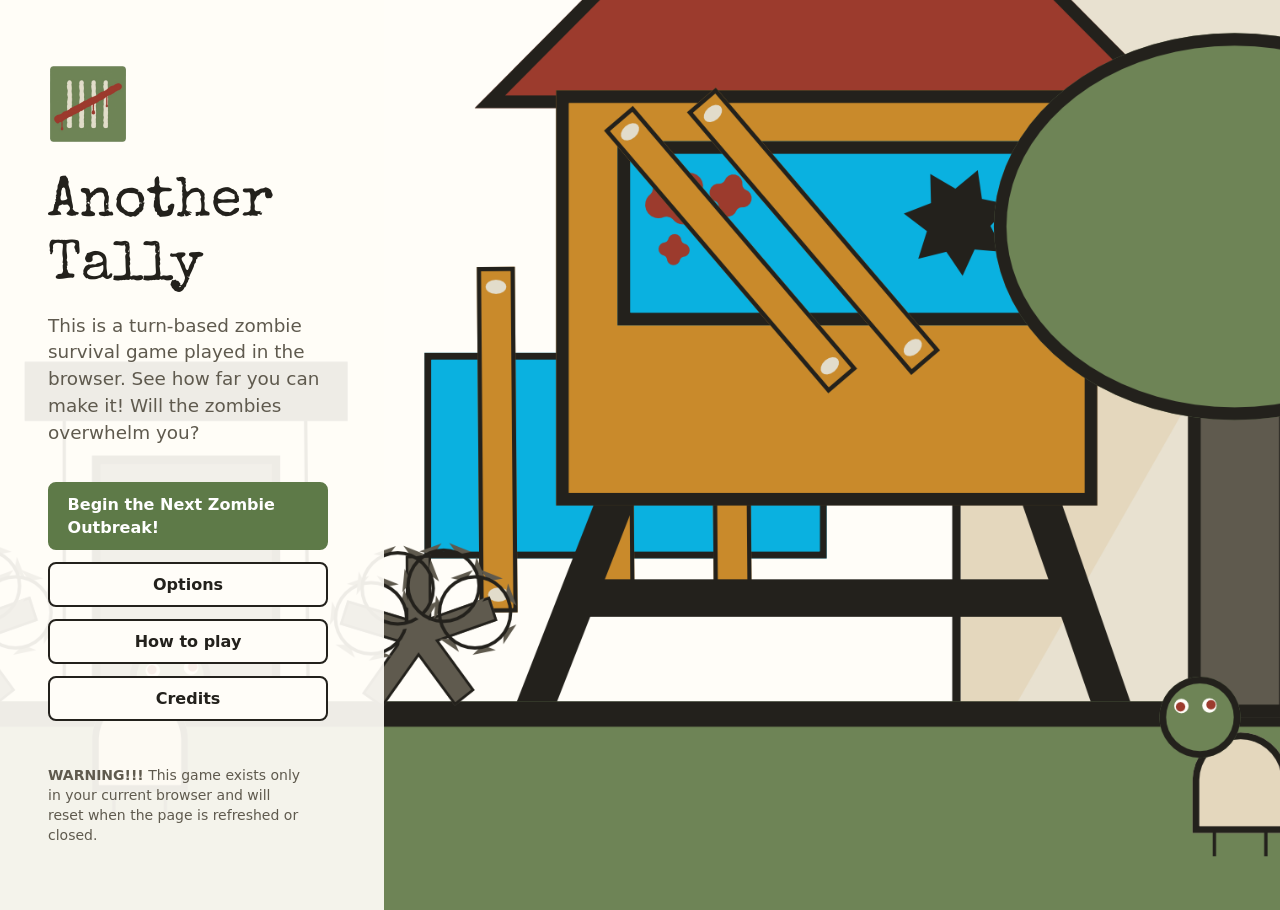
==== index.html @ f9f2715a "Local to GitHub Transferring the local version of Ally Tally to GitHub" ====
<!--
=========================================================
FILE: index.html
PROJECT: Another Tally - A zombie survival game
AUTHOR: Cygnus J. Wiebe
DATE: December 2026
COURSE: INFS 634 - McGill University
=========================================================
DESCRIPTION:
This is the title screen fort the game Another Tally. 
It is a turn-based zombie survival game played in the browser.
=========================================================
-->

<!doctype html>
<html lang="en">
  <head>
    <meta charset="utf-8" />
    <meta name="viewport" content="width=device-width, initial-scale=1" />
    <!-- Set the viewport for responsive design -->
    <link
      rel="icon"
      type="image/png"
      href="assets/icons/anothertally_icon.png"
    />
    <!-- Site icon -->
    <title>Another Tally: A zombie survival game</title>
    <!-- Site title -->
    <meta
      name="description"
      content="Another Tally is a turn-based zombie survival game played in the browser."
    />
    <!-- Meta of the page -->
    <link rel="preconnect" href="https://fonts.googleapis.com" />
    <link rel="preconnect" href="https://fonts.gstatic.com" crossorigin />
    <link
      rel="stylesheet"
      href="https://fonts.googleapis.com/css2?family=Special+Elite&display=swap"
    />
    <link rel="stylesheet" href="css/style.css" />
    <script src="js/common.js"></script>
    <!-- Link to the common JavaScript file, css, fonts and other resources -->
  </head>

  <!-- Body of the Page -->
  <body>
    <main class="title-screen">
      <!-- Left column panel of the title screen -->
      <section class="title-menu" aria-labelledby="game-title">
        <img
          class="logo"
          src="assets/icons/anothertally_icon.png"
          alt="Another Tally logo"
        />
        <!-- Site logo -->
        <h1 id="game-title">Another Tally</h1>
        <!-- Site title -->
        <p class="tagline">
          This is a turn-based zombie survival game played in the browser. See
          how far you can make it! Will the zombies overwhelm you?
        </p>
        <!-- Sub-title -->

        <nav id="menu" aria-label="Main menu">
          <a class="btn btn-primary" href="new-game.html"
            >Begin the Next Zombie Outbreak!</a
          >
          <a class="btn" href="options.html" title="Options">Options</a>
          <a class="btn" href="how-to-play.html" title="How to play"
            >How to play</a
          >
          <a class="btn" href="credits.html" title="Credits">Credits</a>
        </nav>
        <!-- Navigation menu -->

        <p class="footnote small muted">
          <strong>WARNING!!!</strong> This game exists only in your current
          browser and will reset when the page is refreshed or closed.
        </p>
        <!-- Alert message of the game existing only in the browser -->
      </section>
    </main>
  </body>
</html>
---- css/style.css ----
/*
=========================================================
FILE: style.css
PROJECT: Another Tally - A zombie survival game
AUTHOR: Cygnus J. Wiebe
DATE: December 2026
COURSE: INFS 634 - McGill University
=========================================================
DESCRIPTION:
Display settings from the Options page arrive as data-attributes on <html>
(set by js/common.js): data-text-size, data-contrast, data-motion. */

/* ---------- Global styles ---------- */
:root {
  --bg: #f1ece0;
  --surface: #fffdf8;
  --surface-2: #e8e1d0;
  --ink: #23211c;
  --muted: #5f5a4e;
  --line: #d3cab5;
  --healing: #0ab1e0; /* green */
  --accent: #5e7a48; /* green */
  --accent-ink: #ffffff;
  --accent-2: #c98a2b; /* mustard */
  --danger: #9a3a2b; /* rust */
  --focus: #c98a2b;
  --hatch: rgba(35, 33, 28, 0.07);
  --radius: 10px;
  --shadow: 0 1px 2px rgba(0, 0, 0, 0.06);
  --font-display: "Special Elite", "Courier New", monospace;
  --font-body: system-ui, -apple-system, "Segoe UI", Roboto, sans-serif;
  font-size: 16px;
}

/*
=============================================================== 
---------- Customizable styles that the user can set ----------
=============================================================== 
*/

/* ---------- Customizable text sizes ---------- */
html[data-text-size="small"] {
  font-size: 14px;
}
html[data-text-size="large"] {
  font-size: 19px;
}
/* ---------- Ability to set contrast high for accessibility ---------- */
html[data-contrast="high"] {
  --bg: #ffffff;
  --surface: #ffffff;
  --surface-2: #e6e6e6;
  --ink: #000000;
  --muted: #1f1f1f;
  --line: #000000;
  --accent: #1f4510;
  --accent-2: #7a4a00;
  --danger: #7a1608;
  --focus: #0047ff;
  --hatch: rgba(0, 0, 0, 0.12);
}

/* ---------- Ability to reduce motion for accessibility ---------- */
html[data-motion="reduce"] *,
html[data-motion="reduce"] *::before,
html[data-motion="reduce"] *::after {
  transition: none !important;
  animation: none !important;
  scroll-behavior: auto !important;
}

/* ---------- Changes to the box sizes ---------- */
*,
*::before,
*::after {
  box-sizing: border-box;
}

/*
=============================================================== 
---------- CSS rules for the body of the pages ----------
=============================================================== 
*/

/* ---------- Body ---------- */
body {
  margin: 0;
  background: var(--bg);
  color: var(--ink);
  font-family: var(--font-body);
  line-height: 1.45;
}

/* ---------- Headers ---------- */
h1,
h2,
h3 {
  line-height: 1.15;
  margin: 0;
}
h1 {
  font-family: var(--font-display);
  font-weight: 400;
  font-size: 2rem;
}
h2 {
  font-size: 1.35rem;
}
h3 {
  font-size: 1.05rem;
}
/* ---------- Paragraphs ---------- */
p {
  margin: 0;
}
a {
  color: inherit;
}

/* ---------- Adjusts the focus styles ---------- */
:focus-visible {
  outline: 3px solid var(--focus);
  outline-offset: 2px;
}

.visually-hidden {
  position: absolute !important;
  width: 1px;
  height: 1px;
  margin: -1px;
  overflow: hidden;
  clip: rect(0 0 0 0);
  white-space: nowrap;
  border: 0;
}

.skip-link {
  position: absolute;
  left: 1rem;
  top: -3rem;
  z-index: 100;
  background: var(--ink);
  color: var(--surface);
  padding: 0.5rem 1rem;
  border-radius: 6px;
}
.skip-link:focus {
  top: 1rem;
}

.muted {
  color: var(--muted);
}
.small {
  font-size: 0.875rem;
}
.eyebrow {
  font-size: 0.75rem;
  font-weight: 700;
  letter-spacing: 0.08em;
  text-transform: uppercase;
  color: var(--muted);
}

.notice {
  background: var(--surface-2);
  border-left: 4px solid var(--accent-2);
  padding: 0.75rem 1rem;
  border-radius: 6px;
  margin-bottom: 1.25rem;
}

/*
=============================================================== 
---------- Buttons ----------
=============================================================== 
*/

.btn {
  display: inline-flex;
  align-items: center;
  justify-content: center;
  gap: 0.4rem;
  min-height: 2.75rem;
  padding: 0.55rem 1.1rem;
  border: 2px solid var(--ink);
  border-radius: 8px;
  background: var(--surface);
  color: var(--ink);
  font: inherit;
  font-weight: 700;
  text-decoration: none;
  cursor: pointer;
  transition:
    background 0.15s,
    transform 0.1s;
}
.btn:hover {
  background: var(--surface-2);
}
.btn:active {
  transform: translateY(1px);
}
.btn-primary {
  background: var(--accent);
  border-color: var(--accent);
  color: var(--accent-ink);
}
.btn-primary:hover {
  background: var(--ink);
  border-color: var(--ink);
}
.btn-quiet {
  border-color: var(--line);
  color: var(--muted);
}
.btn-block {
  width: 100%;
}
.btn-sm {
  min-height: 2.25rem;
  padding: 0.35rem 0.8rem;
  font-size: 0.9rem;
}
.btn[disabled],
.btn[aria-disabled="true"] {
  border-color: var(--line);
  color: var(--muted);
  background: transparent;
  cursor: not-allowed;
}

.chip {
  display: inline-block;
  padding: 0.15rem 0.65rem;
  border: 1px solid var(--ink);
  border-radius: 999px;
  font-size: 0.8rem;
  background: var(--surface);
}

/*
=============================================================== 
---------- Cards ----------
=============================================================== 
*/

.card {
  background: var(--surface);
  border: 1px solid var(--line);
  border-radius: var(--radius);
  padding: 1.1rem;
  box-shadow: var(--shadow);
}

.page {
  max-width: 1180px;
  margin: 0 auto;
  padding: 1.5rem 1rem 3rem;
}
.page-head {
  display: flex;
  align-items: center;
  gap: 1rem;
  margin-bottom: 1.5rem;
}
.page-actions {
  display: flex;
  justify-content: flex-end;
  gap: 0.75rem;
  margin-top: 2rem;
  flex-wrap: wrap;
}

.grid-3 {
  display: grid;
  gap: 1rem;
  grid-template-columns: repeat(auto-fill, minmax(260px, 1fr));
}

/*
=============================================================== 
---------- Title Screen ----------
=============================================================== 
*/

.title-screen {
  background: url("../assets/images/png/title_screen.png") center / cover
    no-repeat;
  display: grid;
  grid-template-columns: minmax(300px, 30%) 1fr;
  min-height: 100vh;
}
.title-menu {
  padding: 4rem 3rem;
  display: flex;
  flex-direction: column;
  gap: 0.75rem;
  background: rgb(255 253 248 / 0.92);
}
.title-menu .logo {
  width: 80px;
  height: 80px;
  object-fit: contain;
  margin-bottom: 1rem;
}
.title-menu h1 {
  font-size: 3.5rem;
}
.title-menu .tagline {
  color: var(--muted);
  font-size: 1.15rem;
  margin-bottom: 1.5rem;
}
.title-menu nav {
  display: flex;
  flex-direction: column;
  gap: 0.75rem;
  max-width: 280px;
}
.title-menu .footnote {
  margin-top: 2rem;
  max-width: 260px;
}

@media (max-width: 760px) {
  .title-screen {
    grid-template-columns: 1fr;
  }
  .title-menu {
    padding: 2.5rem 1.25rem;
  }
  .title-menu nav {
    max-width: none;
  }
  .key-art {
    min-height: 200px;
    order: -1;
    border-left: 0;
    border-bottom: 1px solid var(--line);
  }
}

/*
=============================================================== 
---------- Forms for user input ----------
=============================================================== 
*/

fieldset {
  border: 0;
  padding: 0;
  margin: 0 0 1.25rem;
}
legend,
.field-label {
  font-weight: 700;
  margin-bottom: 0.5rem;
  padding: 0;
}
.choices {
  display: flex;
  flex-wrap: wrap;
  gap: 0.5rem;
}
.choice {
  display: inline-flex;
  align-items: center;
  gap: 0.5rem;
  padding: 0.55rem 1rem;
  border: 1px solid var(--ink);
  border-radius: 8px;
  background: var(--surface);
  cursor: pointer;
}
.choice:has(input:checked) {
  background: var(--ink);
  color: var(--surface);
  font-weight: 700;
}
.choice:has(input:focus-visible) {
  outline: 3px solid var(--focus);
  outline-offset: 2px;
}
.choice input {
  accent-color: var(--accent-2);
  margin: 0;
}

.choice-card {
  display: block;
  padding: 1rem;
  border: 1px solid var(--line);
  border-radius: var(--radius);
  background: var(--surface);
  cursor: pointer;
}
.choice-card:has(input:checked) {
  border: 2px solid var(--ink);
}
.choice-card:has(input:focus-visible) {
  outline: 3px solid var(--focus);
  outline-offset: 2px;
}
.choice-card .title {
  font-weight: 700;
  display: flex;
  gap: 0.5rem;
  align-items: center;
}
.choice-card p {
  margin-top: 0.4rem;
  color: var(--muted);
  font-size: 0.9rem;
}

.check {
  display: flex;
  align-items: center;
  gap: 0.6rem;
  margin-bottom: 1rem;
  cursor: pointer;
}
.check input {
  width: 1.2rem;
  height: 1.2rem;
  accent-color: var(--accent);
}

input[type="text"] {
  width: 100%;
  max-width: 28rem;
  min-height: 2.75rem;
  padding: 0.5rem 0.75rem;
  border: 1px solid var(--ink);
  border-radius: 8px;
  font: inherit;
  background: var(--surface);
  color: var(--ink);
}
input[type="range"] {
  width: 100%;
  accent-color: var(--accent);
}
select {
  width: 100%;
  min-height: 2.5rem;
  padding: 0.4rem 0.6rem;
  font: inherit;
  border: 1px solid var(--ink);
  border-radius: 8px;
  background: var(--surface);
  color: var(--ink);
}

.options-grid {
  display: grid;
  gap: 1rem;
  grid-template-columns: repeat(auto-fill, minmax(280px, 1fr));
  align-items: start;
}
.panel-title {
  display: flex;
  justify-content: space-between;
  align-items: baseline;
  margin-bottom: 1rem;
}

/*
=============================================================== 
---------- How to Play Page ----------
=============================================================== 
*/

.htp {
  display: grid;
  grid-template-columns: 200px 1fr;
  gap: 1.5rem;
  align-items: start;
}
.htp-nav {
  position: sticky;
  top: 1rem;
  padding: 0.5rem;
}
.htp-nav a {
  display: block;
  padding: 0.5rem 0.75rem;
  border-radius: 6px;
  text-decoration: none;
}
.htp-nav a:hover,
.htp-nav a[aria-current="true"] {
  background: var(--surface-2);
  font-weight: 700;
}
.htp section {
  margin-bottom: 2.25rem;
  scroll-margin-top: 1rem;
}
.htp section > h2 {
  margin-bottom: 0.75rem;
}
.htp section > p + p {
  margin-top: 0.6rem;
}
.steps {
  display: grid;
  gap: 0.75rem;
  grid-template-columns: repeat(auto-fit, minmax(170px, 1fr));
}
.steps .num {
  font-size: 0.8rem;
  color: var(--muted);
}
.resource-list {
  display: grid;
  gap: 0.75rem;
  grid-template-columns: repeat(auto-fit, minmax(170px, 1fr));
  list-style: none;
  padding: 0;
  margin: 0;
}
.resource-list li {
  display: flex;
  gap: 0.6rem;
  align-items: flex-start;
}
.resource-list .ph {
  width: 28px;
  height: 28px;
  flex: none;
}
table {
  width: 100%;
  border-collapse: collapse;
}
th,
td {
  text-align: left;
  padding: 0.65rem 0.5rem;
  border-bottom: 1px solid var(--line);
}
thead th {
  border-bottom: 2px solid var(--ink);
}

@media (max-width: 760px) {
  .htp {
    grid-template-columns: 1fr;
  }
  .htp-nav {
    position: static;
    display: flex;
    flex-wrap: wrap;
  }
}

/*
=============================================================== 
---------- New Game Page ----------
=============================================================== 
*/

.survivor-card {
  display: flex;
  gap: 0.9rem;
  align-items: center;
}
.avatar {
  width: 56px;
  height: 56px;
  flex: none;
}
.tags {
  display: flex;
  gap: 0.35rem;
  flex-wrap: wrap;
  margin-top: 0.35rem;
}
.section-head {
  display: flex;
  justify-content: space-between;
  align-items: center;
  gap: 1rem;
  margin: 1.5rem 0 0.75rem;
  flex-wrap: wrap;
}

/*
=============================================================== 
---------- Top Bar: In-Game ----------
=============================================================== 
*/

.topbar {
  display: flex;
  align-items: center;
  gap: 1.25rem;
  flex-wrap: wrap;
  padding: 0.75rem 1rem;
  background: var(--surface);
  border-bottom: 2px solid var(--ink);
}
.topbar .brand {
  display: flex;
  align-items: center;
  gap: 0.6rem;
  font-family: var(--font-display);
  font-size: 1.25rem;
}
.topbar .brand .ph {
  width: 34px;
  height: 34px;
}
.day-info {
  display: flex;
  align-items: center;
  gap: 0.5rem;
  font-weight: 700;
}
.phase-pill {
  border: 1px solid var(--ink);
  border-radius: 999px;
  padding: 0.1rem 0.6rem;
  font-size: 0.8rem;
  font-weight: 400;
}
.phase-pill[data-phase="night"] {
  background: var(--ink);
  color: var(--surface);
}
.resources {
  display: flex;
  gap: 1rem;
  flex-wrap: wrap;
  list-style: none;
  margin: 0;
  padding: 0;
}
.resources li {
  display: flex;
  align-items: center;
  gap: 0.35rem;
}
.resources .ph {
  width: 20px;
  height: 20px;
  border-radius: 3px;
}
.resources strong {
  font-variant-numeric: tabular-nums;
}
.topbar .btn {
  margin-left: auto;
}

/*
=============================================================== 
---------- Tabs: In-Game ----------
=============================================================== 
*/

.tabs {
  display: flex;
  gap: 0.25rem;
  padding: 0 1rem;
  background: var(--surface);
  border-bottom: 1px solid var(--line);
  overflow-x: auto;
}
.tab {
  padding: 0.9rem 1rem;
  border: 0;
  border-bottom: 3px solid transparent;
  background: none;
  font: inherit;
  font-weight: 700;
  color: var(--muted);
  cursor: pointer;
  white-space: nowrap;
}
.tab[aria-selected="true"] {
  color: var(--ink);
  border-bottom-color: var(--ink);
}
.tab:hover {
  color: var(--ink);
}

.game-layout {
  display: grid;
  grid-template-columns: 1fr 300px;
  gap: 1.5rem;
  padding: 1.5rem 1rem;
  max-width: 1400px;
  margin: 0 auto;
  align-items: start;
}
.panel-head {
  display: flex;
  justify-content: space-between;
  align-items: baseline;
  gap: 1rem;
  margin-bottom: 1rem;
  flex-wrap: wrap;
}
@media (max-width: 960px) {
  .game-layout {
    grid-template-columns: 1fr;
  }
}

/*
=============================================================== 
---------- Side Panel: In-Game ----------
=============================================================== 
*/

.side {
  position: sticky;
  top: 1rem;
}
.side dl {
  display: grid;
  grid-template-columns: 1fr auto;
  gap: 0.6rem 0.5rem;
  margin: 0.75rem 0 0;
}
.side dd {
  margin: 0;
  color: var(--muted);
  text-align: right;
}
.side .tonight dd {
  color: var(--ink);
  font-weight: 700;
}
.side hr {
  border: 0;
  border-top: 1px solid var(--line);
  margin: 1rem 0;
}
.side .btn {
  margin-top: 1rem;
}

/*
=============================================================== 
---------- Facility Panel: In-Game ----------
=============================================================== 
*/

.facility {
  display: flex;
  flex-direction: column;
}
.facility .ph {
  height: 96px;
  margin-bottom: 0.75rem;
}
.facility .fac-art {
  display: block;
  width: 100%;
  height: 120px;
  object-fit: cover;
  border-radius: 6px;
  margin-bottom: 0.75rem;
}
.facility .row {
  display: flex;
  justify-content: space-between;
  align-items: baseline;
  gap: 0.5rem;
}
.facility .row span {
  white-space: nowrap;
}
.facility p {
  color: var(--muted);
  font-size: 0.9rem;
  margin: 0.5rem 0 0.9rem;
}
.facility .foot {
  display: flex;
  justify-content: space-between;
  align-items: center;
  gap: 0.5rem;
  font-size: 0.9rem;
  margin-top: auto;
}
.level-bar {
  display: grid;
  grid-template-columns: repeat(3, 1fr);
  gap: 4px;
  margin-top: 0.5rem;
}
.level-bar span {
  height: 5px;
  border-radius: 3px;
  background: var(--surface-2);
}
.level-bar span.on {
  background: var(--ink);
}

/*
=============================================================== 
---------- Survival Card: In-Game ----------
=============================================================== 
*/

.survivor .top {
  display: flex;
  gap: 0.75rem;
  align-items: flex-start;
  margin-bottom: 0.75rem;
}
.survivor .top .status {
  margin-left: auto;
  font-size: 0.85rem;
  color: var(--muted);
}
.survivor .status.injured {
  color: var(--danger);
  font-weight: 700;
}
.stats {
  display: grid;
  grid-template-columns: 4.5rem 1fr 2rem;
  gap: 0.35rem 0.5rem;
  align-items: center;
  font-size: 0.85rem;
  margin-bottom: 0.75rem;
}
.meter {
  height: 6px;
  background: var(--surface-2);
  border-radius: 3px;
  overflow: hidden;
}
.meter span {
  display: block;
  height: 100%;
  background: var(--ink);
}
.stats output {
  text-align: right;
  font-variant-numeric: tabular-nums;
}
.free-bed {
  display: grid;
  place-items: center;
  text-align: center;
  gap: 0.5rem;
  border-style: dashed;
  min-height: 220px;
}

/*
=============================================================== 
---------- Map: In-Game ----------
=============================================================== 
*/

.map-wrap {
  display: grid;
  grid-template-columns: 1fr 260px;
  gap: 1rem;
  align-items: start;
}
.map-area {
  position: relative;
  aspect-ratio: 5 / 4;
  min-height: 360px;
  border-radius: var(--radius);
  border: 1px solid var(--line);
  background: url("../assets/images/png/map.png") center / cover no-repeat;
}
.map-area .label {
  position: absolute;
  left: 0.75rem;
  bottom: 0.5rem;
}
.loc {
  position: absolute;
  transform: translate(-50%, -50%);
  padding: 0.45rem 0.9rem;
  border: 1px solid var(--ink);
  border-radius: 999px;
  background: var(--surface);
  color: var(--ink);
  font: inherit;
  font-weight: 700;
  font-size: 0.9rem;
  cursor: pointer;
  white-space: nowrap;
}
.loc[aria-pressed="true"] {
  border-width: 3px;
}
.loc.home {
  background: var(--ink);
  color: var(--surface);
  cursor: default;
}
.loc.locked {
  border-style: dashed;
}
.loc .seen {
  color: var(--accent);
}
.loc-detail .ph {
  height: 100px;
  margin: 0.75rem 0;
}
.loc-detail dl {
  display: grid;
  grid-template-columns: auto 1fr;
  gap: 0.45rem 0.75rem;
  margin: 0 0 1rem;
}
.loc-detail dd {
  margin: 0;
  text-align: right;
  font-weight: 700;
}
.loc-art {
  display: block;
  width: 100%;
  height: 100px;
  object-fit: cover;
  border-radius: 6px;
  margin: 0.75rem 0;
}
.danger {
  display: inline-flex;
  gap: 3px;
}
.danger span {
  width: 12px;
  height: 12px;
  border: 1px solid var(--ink);
  border-radius: 2px;
}
.danger span.on {
  background: var(--ink);
}
@media (max-width: 760px) {
  .map-wrap {
    grid-template-columns: 1fr;
  }
  .loc {
    font-size: 0.75rem;
    padding: 0.3rem 0.6rem;
  }
}

/*
=============================================================== 
---------- Trade: In-Game ----------
=============================================================== 
*/

.trader {
  display: flex;
  gap: 1rem;
  align-items: center;
  margin-bottom: 1rem;
}
.trade-cols {
  display: grid;
  grid-template-columns: 1fr 1fr;
  gap: 1rem;
}
.trade-row {
  display: grid;
  grid-template-columns: 1fr 2.5rem auto 2rem auto;
  gap: 0.5rem;
  align-items: center;
  padding: 0.5rem 0;
  border-bottom: 1px solid var(--line);
}
.trade-row .have {
  color: var(--muted);
  text-align: right;
}
.trade-row output {
  text-align: center;
  font-variant-numeric: tabular-nums;
}
.stepper {
  width: 2.4rem;
  height: 2.4rem;
  border: 1px solid var(--ink);
  border-radius: 6px;
  background: var(--surface);
  color: var(--ink);
  font: inherit;
  font-weight: 700;
  cursor: pointer;
}
.stepper:disabled {
  opacity: 0.35;
  cursor: not-allowed;
}
.trade-bar {
  display: grid;
  grid-template-columns: 1fr auto;
  gap: 1rem;
  align-items: center;
  margin-top: 1rem;
}
.balance {
  position: relative;
  height: 10px;
  background: var(--surface-2);
  border-radius: 5px;
  margin: 0.5rem 0;
}
.balance span {
  position: absolute;
  inset: 0 auto 0 0;
  background: var(--ink);
  border-radius: 5px;
  transition: width 0.2s;
}
.balance::after {
  content: "";
  position: absolute;
  left: var(--accept, 50%);
  top: -5px;
  bottom: -5px;
  width: 2px;
  background: var(--danger);
}
.trade-bar .labels {
  display: flex;
  justify-content: space-between;
  font-size: 0.9rem;
}
@media (max-width: 760px) {
  .trade-cols,
  .trade-bar {
    grid-template-columns: 1fr;
  }
}

/*
=============================================================== 
---------- Log: In-Game ----------
=============================================================== 
*/

.filters {
  display: flex;
  gap: 0.5rem;
  flex-wrap: wrap;
  margin-bottom: 1.25rem;
}
.filter {
  padding: 0.45rem 0.9rem;
  border: 1px solid var(--ink);
  border-radius: 8px;
  background: var(--surface);
  color: var(--ink);
  font: inherit;
  cursor: pointer;
}
.filter[aria-pressed="true"] {
  background: var(--ink);
  color: var(--surface);
}
.log-day {
  margin-bottom: 1.25rem;
}
.log-day ol {
  list-style: none;
  margin: 0.5rem 0 0;
  padding: 0;
}
.log-day li {
  display: grid;
  grid-template-columns: 7.5rem 1fr;
  gap: 1rem;
  align-items: start;
  padding: 0.6rem 0;
  border-bottom: 1px solid var(--line);
}
.log-day .chip {
  text-align: center;
}
.empty {
  padding: 2rem;
  text-align: center;
  color: var(--muted);
}

/*
=============================================================== 
---------- Event Cards: In-Game ----------
=============================================================== 
*/

dialog {
  border: 0;
  border-radius: 14px;
  padding: 1.5rem;
  width: min(560px, calc(100vw - 2rem));
  background: var(--surface);
  color: var(--ink);
  box-shadow: 0 20px 60px rgba(0, 0, 0, 0.35);
}
dialog.wide {
  width: min(880px, calc(100vw - 2rem));
}
dialog::backdrop {
  background: rgba(20, 18, 14, 0.6);
}
dialog .ph.art {
  height: 160px;
  margin: 0.75rem 0 1rem;
}
dialog h2 {
  margin-bottom: 0.5rem;
}
.event-text {
  color: var(--muted);
  margin-bottom: 1rem;
}
.event-choices {
  display: grid;
  gap: 0.6rem;
}
.event-choice {
  text-align: left;
  padding: 0.8rem 1rem;
  border: 2px solid var(--ink);
  border-radius: 8px;
  background: var(--surface);
  color: var(--ink);
  font: inherit;
  cursor: pointer;
}
.event-choice:hover {
  background: var(--surface-2);
}
.event-choice strong {
  display: block;
}
.event-choice span {
  color: var(--muted);
  font-size: 0.9rem;
}
.event-choice:disabled {
  opacity: 0.45;
  cursor: not-allowed;
}
.mg-head {
  display: flex;
  justify-content: space-between;
  align-items: flex-start;
}
.mg-canvas {
  position: relative;
  height: 300px;
  margin: 1rem 0;
  font-size: 1rem;
  text-align: center;
  padding: 1rem;
  overflow: hidden;
  border: 1px solid var(--line);
  border-radius: 6px;
  background: var(--bg);
  user-select: none;
}
.mg-msg {
  margin-top: 1rem;
  color: var(--muted);
  min-height: 1.5em;
}
.mg-banner {
  position: absolute;
  left: 50%;
  bottom: 0.6rem;
  transform: translateX(-50%);
  width: min(460px, 92%);
  padding: 0.6rem 1rem;
  background: var(--surface);
  border: 2px solid var(--ink);
  border-radius: 10px;
  box-shadow: 0 10px 30px rgba(0, 0, 0, 0.25);
  z-index: 5;
}
.mg-banner strong {
  display: block;
  font-family: var(--font-display);
  font-size: 1.2rem;
  margin-bottom: 0.15rem;
}
.mg-banner.won strong {
  color: var(--accent);
}
.mg-banner.lost strong {
  color: var(--danger);
}

/*
=============================================================== 
---------- Defense: Mini-Game ----------
=============================================================== 
*/

.mg-defense {
  padding: 0;
}
.mg-defense.hit {
  animation: mg-shake 0.25s;
}
@keyframes mg-shake {
  25% {
    transform: translateX(-4px);
  }
  75% {
    transform: translateX(4px);
  }
}
.mg-wall-strip {
  position: absolute;
  left: 0;
  top: 0;
  bottom: 0;
  width: 6%;
  background: repeating-linear-gradient(
    0deg,
    var(--muted) 0 14px,
    var(--line) 14px 16px
  );
  border-right: 3px solid var(--ink);
  z-index: 2;
}
.mg-lane {
  position: absolute;
  left: 0;
  right: 0;
  border-bottom: 1px dashed var(--line);
}
.mg-lane-key {
  position: absolute;
  right: 0.5rem;
  top: 50%;
  transform: translateY(-50%);
  font-size: 0.8rem;
  color: var(--muted);
  border: 1px solid var(--line);
  border-radius: 4px;
  padding: 0 0.35rem;
  background: var(--surface);
}
.mg-hint {
  position: absolute;
  left: 8%;
  right: 3rem;
  top: 50%;
  transform: translateY(-50%);
  color: var(--muted);
  transition: opacity 0.4s;
}
.mg-hint.faded {
  opacity: 0;
}
.mg-zombie {
  position: absolute;
  left: 100%;
  transform: translate(-50%, -50%);
  width: 48px;
  height: 48px;
  border: 2px solid var(--danger);
  border-radius: 50%;
  background: var(--surface);
  font-size: 1.6rem;
  line-height: 1;
  cursor: crosshair;
  z-index: 3;
  touch-action: manipulation;
}
.mg-zombie:hover {
  background: var(--surface-2);
}
.mg-zombie.down {
  opacity: 0;
  transform: translate(-50%, -50%) scale(0.4) rotate(-40deg);
  transition:
    opacity 0.25s,
    transform 0.25s;
}

/*
=============================================================== 
---------- Lockpick: Mini-Game ----------
=============================================================== 
*/

.mg-lockpick {
  display: grid;
  place-content: center;
}
.mg-lock {
  padding: 1.25rem 1.5rem 1rem;
  border: 3px solid var(--ink);
  border-radius: 12px 12px 40px 40px;
  background: var(--surface-2);
}
.mg-pins {
  display: flex;
  justify-content: center;
  gap: 0.75rem;
}
.mg-pin {
  display: flex;
  flex-direction: column;
  align-items: center;
  gap: 0.4rem;
  width: 52px;
  height: 140px;
  padding: 0.5rem 0;
  justify-content: flex-end;
  border: 2px solid var(--ink);
  border-radius: 8px;
  background: var(--surface);
  color: var(--ink);
  font: inherit;
  cursor: pointer;
}
.mg-pin:disabled {
  cursor: default;
}
.mg-pin-body {
  width: 14px;
  height: 60px;
  background: var(--muted);
  border-radius: 4px;
  transition: transform 0.15s;
}
.mg-pin.set {
  background: var(--accent);
  border-color: var(--accent);
  color: var(--accent-ink);
}
.mg-pin.set .mg-pin-body {
  background: var(--accent-ink);
  transform: translateY(-40px);
}
.mg-pin.wrong {
  animation: mg-wrong 0.4s;
}
@keyframes mg-wrong {
  0%,
  100% {
    border-color: var(--ink);
  }
  30% {
    border-color: var(--danger);
    background: var(--danger);
    color: #fff;
  }
}
.mg-pin-num {
  font-weight: 700;
}
.mg-lockpick .mg-msg {
  max-width: 36ch;
  margin-inline: auto;
}

/*
=============================================================== 
---------- Search: Mini-Game ----------
=============================================================== 
*/

.mg-search {
  display: flex;
  flex-direction: column;
  align-items: center;
}
.mg-grid {
  display: grid;
  gap: 0.4rem;
  width: min(330px, 100%);
}
.mg-tile {
  aspect-ratio: 1.6;
  border: 2px solid var(--ink);
  border-radius: 6px;
  background: var(--surface-2);
  color: var(--muted);
  font: inherit;
  font-weight: 700;
  cursor: pointer;
  display: grid;
  place-items: center;
}
.mg-tile:hover:not(:disabled) {
  background: var(--surface);
}
.mg-tile:disabled {
  cursor: default;
}
.mg-tile.open {
  background: var(--surface);
  border-color: var(--line);
  color: var(--ink);
}
.mg-tile[data-near="0"] {
  color: var(--muted);
}
.mg-tile.loot {
  border-color: var(--accent);
  background: color-mix(in srgb, var(--accent) 15%, var(--surface));
}
.mg-tile.missed {
  opacity: 0.45;
  border-style: dashed;
}
.mg-search .mg-msg {
  margin-top: 0.6rem;
}
.mg-stats {
  display: flex;
  gap: 1.5rem;
  align-items: center;
  padding-bottom: 1rem;
  border-bottom: 1px solid var(--line);
}
.mg-stats .meter {
  width: 140px;
}
.mg-foot {
  display: flex;
  justify-content: space-between;
  align-items: center;
  gap: 1rem;
  padding-top: 1rem;
  flex-wrap: wrap;
}
.mg-foot .btns {
  display: flex;
  gap: 0.5rem;
}
.pause {
  text-align: center;
  width: min(400px, calc(100vw - 2rem));
}
.pause h2 {
  font-size: 1.8rem;
  margin-bottom: 1rem;
}
.pause .btn {
  margin-bottom: 0.6rem;
}

.toast {
  position: fixed;
  left: 50%;
  bottom: 1.5rem;
  transform: translateX(-50%);
  background: var(--ink);
  color: var(--surface);
  padding: 0.7rem 1.1rem;
  border-radius: 8px;
  max-width: calc(100vw - 2rem);
  box-shadow: var(--shadow);
  z-index: 50;
}

/*
=============================================================== 
---------- End: In-Game ----------
=============================================================== 
*/

.end {
  max-width: 720px;
  margin: 0 auto;
  padding: 2rem 1rem 3rem;
  text-align: center;
}
.end > .ph {
  height: 130px;
  margin-bottom: 1.5rem;
}
.end h1 {
  font-size: 2.6rem;
  margin: 0.4rem 0;
}
.stat-grid {
  display: grid;
  gap: 0.75rem;
  grid-template-columns: repeat(auto-fill, minmax(150px, 1fr));
  margin: 1.5rem 0;
  text-align: left;
}
.stat-grid .value {
  font-size: 1.8rem;
  font-weight: 700;
  font-variant-numeric: tabular-nums;
}
.group {
  text-align: left;
}
.group ul {
  list-style: none;
  margin: 0.5rem 0 0;
  padding: 0;
}
.group li {
  display: flex;
  align-items: center;
  gap: 0.75rem;
  padding: 0.55rem 0;
  border-bottom: 1px solid var(--line);
}
.group li:last-child {
  border-bottom: 0;
}
.group .avatar {
  width: 32px;
  height: 32px;
}
.group .fate {
  margin-left: auto;
  color: var(--muted);
}
.end .page-actions {
  justify-content: center;
}

.res-name {
  display: flex;
  align-items: center;
  gap: 0.35rem;
}
.resource-list img {
  flex: none;
  object-fit: contain;
}

/*
=============================================================== 
---------- Skills and Traits: In-Game ----------
=============================================================== 
*/

.perk-list {
  list-style: none;
  margin: 0.6rem 0 0;
  padding: 0;
}
.perk-list li + li {
  margin-top: 0.25rem;
}
.perk-table td:first-child {
  font-weight: 700;
  white-space: nowrap;
  width: 9rem;
}

/*
=============================================================== 
---------- Character Portraits: In-Game ----------
=============================================================== 
*/
.portrait {
  display: block;
  object-fit: cover;
  border-radius: 50%;
  background: var(--surface-2);
  border: 1px solid var(--line);
}

/*
=============================================================== 
---------- Outline Art: In-Game ----------
=============================================================== 
*/
dialog img.art,
.end-art,
.howto-art,
.mg-card-art {
  display: block;
  width: 100%;
  object-fit: cover;
  border: 1px solid var(--line);
  border-radius: 6px;
}
dialog img.art {
  height: 160px;
  margin: 0.75rem 0 1rem;
}
.end-art {
  height: 130px;
  margin-bottom: 1.5rem;
}
.howto-art {
  height: auto;
  margin-top: 1rem;
}
.mg-card-art {
  height: 80px;
  margin-bottom: 0.75rem;
}
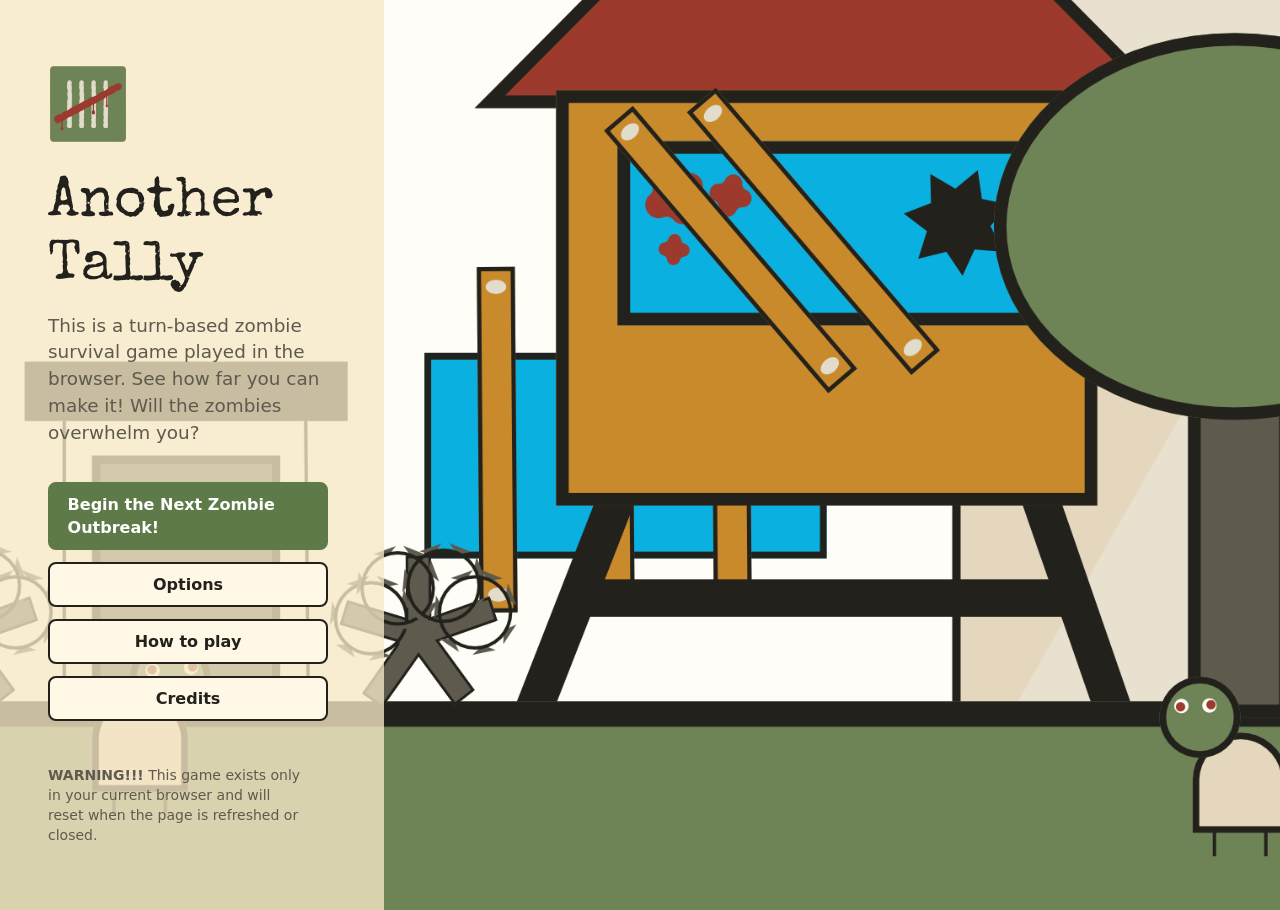
==== commit bdfc47e3: "Adding sound effects" ====
--- a/index.html
+++ b/index.html
@@ -80,5 +80,6 @@
         <!-- Alert message of the game existing only in the browser -->
       </section>
     </main>
+    <!-- Background music is handled in js/common.js so it plays on every page. -->
   </body>
 </html>
--- a/css/style.css
+++ b/css/style.css
@@ -7,52 +7,251 @@
 COURSE: INFS 634 - McGill University
 =========================================================
 DESCRIPTION:
+One stylesheet for every page of the game.
+
 Display settings from the Options page arrive as data-attributes on <html>
-(set by js/common.js): data-text-size, data-contrast, data-motion. */
-
-/* ---------- Global styles ---------- */
+(set by js/common.js): data-text-size, data-contrast, data-motion.
+
+The time of day arrives as data-phase="dawn | day | dusk | night" on <html>
+(set by js/game.js). Any other element can carry data-phase too (the phase
+pill, the How to Play cards) and it will take on that phase's colours.
+
+=========================================================
+TABLE OF CONTENTS
+=========================================================
+  01. Design tokens ............ every colour, font and size lives here
+        1a. Shared colours (all phases)
+        1b. Dawn palette
+        1c. Day palette
+        1d. Dusk palette
+        1e. Night palette
+        1f. Single-use colours
+        1g. Typography and shape
+        1h. Active palette (defaults to Day)
+  02. Phase themes ............. swaps the active palette per phase
+  03. Accessibility settings ... text size, high contrast, reduced motion
+  04. Base elements ............ reset, body, headings, links, focus
+  05. Utilities ................ small helper classes
+  06. Layout ................... page wrappers and grids
+  07. Components
+        7a. Buttons
+        7b. Chips
+        7c. Cards
+        7d. Forms
+        7e. Tables
+        7f. Dialogs
+        7g. Toast
+        7h. Portraits and art
+  08. Pages
+        8a. Title screen
+        8b. How to Play
+        8c. New Game
+        8d. Options
+        8e. End screen
+  09. In-game
+        9a. Top bar
+        9b. Phase pill
+        9c. Tabs and game layout
+        9d. Side panel
+        9e. Facilities
+        9f. Survivors
+        9g. Map
+        9h. Trade
+        9i. Log
+        9j. Event cards
+        9k. Skills and traits
+  10. Mini-games
+        10a. Shared mini-game frame
+        10b. Defense
+        10c. Lockpick
+        10d. Search
+*/
+
+/*
+===============================================================
+01. DESIGN TOKENS
+===============================================================
+Change colours here, not in the rules further down. Each phase has the
+same six roles so they can be swapped one-for-one:
+  --bg         page background (also the mini-game canvas)
+  --surface    cards, bars and anything sitting on the background
+  --surface-2  hover states, meters, secondary fills
+  --ink        main text, outlines and "on" states
+  --muted      secondary text
+  --line       borders and dividers
+  --phase      the signature colour of the phase (phase pill, card stripes)
+  --phase-ink  text that sits on top of --phase
+*/
+
 :root {
-  --bg: #f1ece0;
-  --surface: #fffdf8;
-  --surface-2: #e8e1d0;
-  --ink: #23211c;
-  --muted: #5f5a4e;
-  --line: #d3cab5;
-  --healing: #0ab1e0; /* green */
-  --accent: #5e7a48; /* green */
-  --accent-ink: #ffffff;
-  --accent-2: #c98a2b; /* mustard */
-  --danger: #9a3a2b; /* rust */
-  --focus: #c98a2b;
+  /* ---------- 1a. Shared colours (all phases) ---------- */
+  --healing: #0ab1e0; /* Healing effects (CURRENTLY NOT USED) */
+  --accent: #5e7a48; /* Primary action colour, good states */
+  --accent-ink: #ffffff; /* Text on top of --accent (.btn-primary, set lockpick pins) */
+  --accent-2: #c98a2b; /* Secondary highlight (.notice, .choice) */
+  --danger: #9a3a2b; /* Bad outcomes */
+  --focus: #c98a2b; /* Keyboard focus ring */
+
+  /* ---------- 1b. Dawn palette: rose and peach, the sun coming up ---------- */
+  --bg-dawn: #f4d9cf;
+  --surface-dawn: #fff3ee;
+  --surface-2-dawn: #f0b49c;
+  --ink-dawn: #2b1f24;
+  --muted-dawn: #6e5258;
+  --line-dawn: #e2bfb3;
+  --phase-dawn: #e07a5f;
+  --phase-ink-dawn: #2b1f24;
+
+  /* ---------- 1c. Day palette: warm cream and mustard ---------- */
+  --bg-day: #f7e8c7;
+  --surface-day: #fff8e7;
+  --surface-2-day: #eac338;
+  --ink-day: #23211c;
+  --muted-day: #5f5a4e;
+  --line-day: #d3cab5;
+  --phase-day: #eac338;
+  --phase-ink-day: #23211c;
+
+  /* ---------- 1d. Dusk palette: plum with a burnt-orange sunset ---------- */
+  --bg-dusk: #3b2436;
+  --surface-dusk: #4d2f45;
+  --surface-2-dusk: #9c4a2a;
+  --ink-dusk: #fbe8da;
+  --muted-dusk: #dcbcb0;
+  --line-dusk: #7a5068;
+  --phase-dusk: #e07f3c;
+  --phase-ink-dusk: #1f1218;
+  --danger-dusk: #f08a72; /* Lighter red so warnings stay readable on dark */
+
+  /* ---------- 1e. Night palette: deep navy with moonlit violet ---------- */
+  --bg-night: #121525;
+  --surface-night: #1c1c23;
+  --surface-2-night: #403a84;
+  --ink-night: #f1ece0;
+  --muted-night: #a8a090;
+  --line-night: #5f5a4e;
+  --phase-night: #8a93e8;
+  --phase-ink-night: #121525;
+  --danger-night: #f08a72;
+
+  /* ---------- 1f. Single-use colours ---------- */
+  --title_screen: #f7e8c7c7; /* Translucent panel over the title art */
+  --dialog: #f7e8c7c7; /* Reserved for dialogs (CURRENTLY NOT USED) */
+  --white_text: #f7e8c7c7; /* Resting border of a wrong lockpick pin */
   --hatch: rgba(35, 33, 28, 0.07);
+
+  /* ---------- 1g. Typography and shape ---------- */
+  --font-display: "Special Elite", "Courier New", monospace;
+  --font-body: system-ui, -apple-system, "Caveat", Roboto, sans-serif;
   --radius: 10px;
   --shadow: 0 1px 2px rgba(0, 0, 0, 0.06);
-  --font-display: "Special Elite", "Courier New", monospace;
-  --font-body: system-ui, -apple-system, "Segoe UI", Roboto, sans-serif;
+  --shadow-lift: 0 10px 30px
+    color-mix(in srgb, var(--bg-night) 30%, transparent);
+  --shadow-hover: 0 6px 18px rgba(0, 0, 0, 0.1); /* Lift for cards on hover */
+  --phase-fade: 0.6s; /* How long the colours take to change between phases */
+  --content-max: 1400px; /* Widest the in-game content gets */
+  --header-h: 0px; /* Height of the sticky game header, set by js/game.js */
   font-size: 16px;
+
+  /* ---------- 1h. Active palette (Day by default) ----------
+     Every rule below reads these. Section 02 re-points them per phase. */
+  --bg: var(--bg-day);
+  --surface: var(--surface-day);
+  --surface-2: var(--surface-2-day);
+  --ink: var(--ink-day);
+  --muted: var(--muted-day);
+  --line: var(--line-day);
+  --phase: var(--phase-day);
+  --phase-ink: var(--phase-ink-day);
 }
 
 /*
-=============================================================== 
----------- Customizable styles that the user can set ----------
-=============================================================== 
+===============================================================
+02. PHASE THEMES
+===============================================================
+A turn runs Dawn -> Day -> Dusk -> Night. Putting data-phase on any
+element re-points the active palette for that element and everything
+inside it.
 */
 
-/* ---------- Customizable text sizes ---------- */
+[data-phase="dawn"] {
+  --bg: var(--bg-dawn);
+  --surface: var(--surface-dawn);
+  --surface-2: var(--surface-2-dawn);
+  --ink: var(--ink-dawn);
+  --muted: var(--muted-dawn);
+  --line: var(--line-dawn);
+  --phase: var(--phase-dawn);
+  --phase-ink: var(--phase-ink-dawn);
+}
+
+[data-phase="day"] {
+  --bg: var(--bg-day);
+  --surface: var(--surface-day);
+  --surface-2: var(--surface-2-day);
+  --ink: var(--ink-day);
+  --muted: var(--muted-day);
+  --line: var(--line-day);
+  --phase: var(--phase-day);
+  --phase-ink: var(--phase-ink-day);
+}
+
+[data-phase="dusk"] {
+  --bg: var(--bg-dusk);
+  --surface: var(--surface-dusk);
+  --surface-2: var(--surface-2-dusk);
+  --ink: var(--ink-dusk);
+  --muted: var(--muted-dusk);
+  --line: var(--line-dusk);
+  --phase: var(--phase-dusk);
+  --phase-ink: var(--phase-ink-dusk);
+  --danger: var(--danger-dusk);
+}
+
+[data-phase="night"] {
+  --bg: var(--bg-night);
+  --surface: var(--surface-night);
+  --surface-2: var(--surface-2-night);
+  --ink: var(--ink-night);
+  --muted: var(--muted-night);
+  --line: var(--line-night);
+  --phase: var(--phase-night);
+  --phase-ink: var(--phase-ink-night);
+  --danger: var(--danger-night);
+}
+
+/* Text colour has to be re-applied where the palette changes,
+   otherwise it inherits the parent's (already resolved) colour. */
+[data-phase] {
+  color: var(--ink);
+}
+
+/*
+===============================================================
+03. ACCESSIBILITY SETTINGS (from the Options page)
+===============================================================
+These come after the phase themes so they always win.
+*/
+
+/* ---------- Text size ---------- */
 html[data-text-size="small"] {
   font-size: 14px;
 }
 html[data-text-size="large"] {
   font-size: 19px;
 }
-/* ---------- Ability to set contrast high for accessibility ---------- */
-html[data-contrast="high"] {
+
+/* ---------- High contrast: overrides every phase ---------- */
+html[data-contrast="high"],
+html[data-contrast="high"] [data-phase] {
   --bg: #ffffff;
   --surface: #ffffff;
   --surface-2: #e6e6e6;
   --ink: #000000;
   --muted: #1f1f1f;
   --line: #000000;
+  --phase: #000000;
+  --phase-ink: #ffffff;
   --accent: #1f4510;
   --accent-2: #7a4a00;
   --danger: #7a1608;
@@ -60,7 +259,7 @@
   --hatch: rgba(0, 0, 0, 0.12);
 }
 
-/* ---------- Ability to reduce motion for accessibility ---------- */
+/* ---------- Reduced motion ---------- */
 html[data-motion="reduce"] *,
 html[data-motion="reduce"] *::before,
 html[data-motion="reduce"] *::after {
@@ -69,29 +268,29 @@
   scroll-behavior: auto !important;
 }
 
-/* ---------- Changes to the box sizes ---------- */
+/*
+===============================================================
+04. BASE ELEMENTS
+===============================================================
+*/
+
 *,
 *::before,
 *::after {
   box-sizing: border-box;
 }
 
-/*
-=============================================================== 
----------- CSS rules for the body of the pages ----------
-=============================================================== 
-*/
-
-/* ---------- Body ---------- */
 body {
   margin: 0;
   background: var(--bg);
   color: var(--ink);
   font-family: var(--font-body);
   line-height: 1.45;
-}
-
-/* ---------- Headers ---------- */
+  transition:
+    background-color var(--phase-fade),
+    color var(--phase-fade);
+}
+
 h1,
 h2,
 h3 {
@@ -109,7 +308,7 @@
 h3 {
   font-size: 1.05rem;
 }
-/* ---------- Paragraphs ---------- */
+
 p {
   margin: 0;
 }
@@ -117,11 +316,16 @@
   color: inherit;
 }
 
-/* ---------- Adjusts the focus styles ---------- */
 :focus-visible {
   outline: 3px solid var(--focus);
   outline-offset: 2px;
 }
+
+/*
+===============================================================
+05. UTILITIES
+===============================================================
+*/
 
 .visually-hidden {
   position: absolute !important;
@@ -170,12 +374,93 @@
   margin-bottom: 1.25rem;
 }
 
+.empty {
+  padding: 2rem;
+  text-align: center;
+  color: var(--muted);
+}
+
+.plain-list {
+  list-style: none;
+  padding: 0;
+  margin: 0;
+}
+.field-hint {
+  margin-top: 0.4rem;
+}
+
 /*
-=============================================================== 
----------- Buttons ----------
-=============================================================== 
+===============================================================
+06. LAYOUT
+===============================================================
 */
 
+.page {
+  max-width: 1180px;
+  margin: 0 auto;
+  padding: 1.5rem 1rem 3rem;
+}
+.page-narrow {
+  max-width: 960px;
+}
+.page-head {
+  display: flex;
+  align-items: center;
+  gap: 1rem;
+  margin-bottom: 1.5rem;
+}
+.page-actions {
+  display: flex;
+  justify-content: flex-end;
+  gap: 0.75rem;
+  margin-top: 2rem;
+  flex-wrap: wrap;
+}
+
+.grid-3 {
+  display: grid;
+  gap: 1rem;
+  grid-template-columns: repeat(auto-fill, minmax(260px, 1fr));
+}
+
+.section-head {
+  display: flex;
+  justify-content: space-between;
+  align-items: center;
+  gap: 1rem;
+  margin: 1.5rem 0 0.75rem;
+  flex-wrap: wrap;
+}
+/* Heading row at the top of each in-game tab */
+.panel-head {
+  display: flex;
+  justify-content: space-between;
+  align-items: baseline;
+  gap: 0.25rem 1rem;
+  margin-bottom: 1.25rem;
+  padding-bottom: 0.75rem;
+  border-bottom: 1px solid var(--line);
+  flex-wrap: wrap;
+}
+.panel-head h2 {
+  font-family: var(--font-display);
+  font-weight: 400;
+  font-size: 1.75rem;
+}
+.panel-title {
+  display: flex;
+  justify-content: space-between;
+  align-items: baseline;
+  margin-bottom: 1rem;
+}
+
+/*
+===============================================================
+07. COMPONENTS
+===============================================================
+*/
+
+/* ---------- 7a. Buttons ---------- */
 .btn {
   display: inline-flex;
   align-items: center;
@@ -209,6 +494,7 @@
 .btn-primary:hover {
   background: var(--ink);
   border-color: var(--ink);
+  color: var(--bg); /* --ink is light at dusk/night, so the text flips too */
 }
 .btn-quiet {
   border-color: var(--line);
@@ -230,6 +516,7 @@
   cursor: not-allowed;
 }
 
+/* ---------- 7b. Chips ---------- */
 .chip {
   display: inline-block;
   padding: 0.15rem 0.65rem;
@@ -239,114 +526,39 @@
   background: var(--surface);
 }
 
-/*
-=============================================================== 
----------- Cards ----------
-=============================================================== 
-*/
-
+/* ---------- 7c. Cards ---------- */
 .card {
   background: var(--surface);
   border: 1px solid var(--line);
   border-radius: var(--radius);
   padding: 1.1rem;
   box-shadow: var(--shadow);
-}
-
-.page {
-  max-width: 1180px;
-  margin: 0 auto;
-  padding: 1.5rem 1rem 3rem;
-}
-.page-head {
-  display: flex;
-  align-items: center;
-  gap: 1rem;
-  margin-bottom: 1.5rem;
-}
-.page-actions {
-  display: flex;
-  justify-content: flex-end;
-  gap: 0.75rem;
-  margin-top: 2rem;
-  flex-wrap: wrap;
-}
-
-.grid-3 {
-  display: grid;
-  gap: 1rem;
-  grid-template-columns: repeat(auto-fill, minmax(260px, 1fr));
-}
-
-/*
-=============================================================== 
----------- Title Screen ----------
-=============================================================== 
-*/
-
-.title-screen {
-  background: url("../assets/images/png/title_screen.png") center / cover
-    no-repeat;
-  display: grid;
-  grid-template-columns: minmax(300px, 30%) 1fr;
-  min-height: 100vh;
-}
-.title-menu {
-  padding: 4rem 3rem;
-  display: flex;
-  flex-direction: column;
-  gap: 0.75rem;
-  background: rgb(255 253 248 / 0.92);
-}
-.title-menu .logo {
-  width: 80px;
-  height: 80px;
-  object-fit: contain;
-  margin-bottom: 1rem;
-}
-.title-menu h1 {
-  font-size: 3.5rem;
-}
-.title-menu .tagline {
-  color: var(--muted);
-  font-size: 1.15rem;
-  margin-bottom: 1.5rem;
-}
-.title-menu nav {
-  display: flex;
-  flex-direction: column;
-  gap: 0.75rem;
-  max-width: 280px;
-}
-.title-menu .footnote {
-  margin-top: 2rem;
-  max-width: 260px;
-}
-
-@media (max-width: 760px) {
-  .title-screen {
-    grid-template-columns: 1fr;
-  }
-  .title-menu {
-    padding: 2.5rem 1.25rem;
-  }
-  .title-menu nav {
-    max-width: none;
-  }
-  .key-art {
-    min-height: 200px;
-    order: -1;
-    border-left: 0;
-    border-bottom: 1px solid var(--line);
-  }
-}
-
-/*
-=============================================================== 
----------- Forms for user input ----------
-=============================================================== 
-*/
-
+  transition:
+    background-color var(--phase-fade),
+    border-color var(--phase-fade);
+}
+/* A card tagged with a phase gets that phase's colour as a top stripe. */
+.card[data-phase] {
+  border-top: 5px solid var(--phase);
+}
+/* Cards the player works with lift slightly on hover. */
+.facility,
+.survivor,
+.choice-card {
+  transition:
+    transform 0.15s,
+    box-shadow 0.15s,
+    border-color 0.15s,
+    background-color var(--phase-fade);
+}
+.facility:hover,
+.survivor:hover,
+.choice-card:hover {
+  transform: translateY(-2px);
+  box-shadow: var(--shadow-hover);
+}
+
+/* ---------- 7d. Forms ---------- */
 fieldset {
   border: 0;
   padding: 0;
@@ -358,6 +570,7 @@
   margin-bottom: 0.5rem;
   padding: 0;
 }
+
 .choices {
   display: flex;
   flex-wrap: wrap;
@@ -395,8 +608,12 @@
   background: var(--surface);
   cursor: pointer;
 }
+/* Selected card: a thicker outline drawn with a shadow (so nothing shifts)
+   and a tint of the phase colour. */
 .choice-card:has(input:checked) {
-  border: 2px solid var(--ink);
+  border-color: var(--ink);
+  box-shadow: inset 0 0 0 1px var(--ink);
+  background: color-mix(in srgb, var(--phase) 22%, var(--surface));
 }
 .choice-card:has(input:focus-visible) {
   outline: 3px solid var(--focus);
@@ -453,25 +670,178 @@
   color: var(--ink);
 }
 
-.options-grid {
-  display: grid;
-  gap: 1rem;
-  grid-template-columns: repeat(auto-fill, minmax(280px, 1fr));
-  align-items: start;
-}
-.panel-title {
-  display: flex;
-  justify-content: space-between;
-  align-items: baseline;
+/* ---------- 7e. Tables ---------- */
+table {
+  width: 100%;
+  border-collapse: collapse;
+}
+th,
+td {
+  text-align: left;
+  padding: 0.65rem 0.5rem;
+  border-bottom: 1px solid var(--line);
+}
+thead th {
+  border-bottom: 2px solid var(--ink);
+}
+
+/* ---------- 7f. Dialogs ---------- */
+dialog {
+  border: 0;
+  border-radius: 14px;
+  padding: 1.5rem;
+  width: min(560px, calc(100vw - 2rem));
+  background: var(--surface);
+  color: var(--ink);
+  box-shadow: 0 20px 60px rgba(0, 0, 0, 0.35);
+}
+dialog.wide {
+  width: min(880px, calc(100vw - 2rem));
+}
+dialog::backdrop {
+  background: var(--surface-night);
+}
+dialog h2 {
+  margin-bottom: 0.5rem;
+}
+dialog .ph.art {
+  height: 160px;
+  margin: 0.75rem 0 1rem;
+}
+
+.pause {
+  text-align: center;
+  width: min(400px, calc(100vw - 2rem));
+}
+.pause h2 {
+  font-size: 1.8rem;
   margin-bottom: 1rem;
 }
+.pause .btn {
+  margin-bottom: 0.6rem;
+}
+
+/* ---------- 7g. Toast ---------- */
+.toast {
+  position: fixed;
+  left: 50%;
+  bottom: 1.5rem;
+  transform: translateX(-50%);
+  background: var(--ink);
+  color: var(--surface);
+  padding: 0.7rem 1.1rem;
+  border-radius: 8px;
+  max-width: calc(100vw - 2rem);
+  box-shadow: var(--shadow);
+  z-index: 50;
+}
+
+/* ---------- 7h. Portraits and art ---------- */
+.avatar {
+  width: 56px;
+  height: 56px;
+  flex: none;
+}
+.portrait {
+  display: block;
+  object-fit: cover;
+  border-radius: 50%;
+  background: var(--surface-2);
+  border: 1px solid var(--line);
+}
+
+dialog img.art,
+.end-art,
+.howto-art,
+.mg-card-art {
+  display: block;
+  width: 100%;
+  object-fit: cover;
+  border: 1px solid var(--line);
+  border-radius: 6px;
+}
+dialog img.art {
+  height: 160px;
+  margin: 0.75rem 0 1rem;
+}
+.end-art {
+  height: 130px;
+  margin-bottom: 1.5rem;
+}
+.howto-art {
+  height: auto;
+  margin-top: 1rem;
+}
+.mg-card-art {
+  height: 80px;
+  margin-bottom: 0.75rem;
+}
 
 /*
-=============================================================== 
----------- How to Play Page ----------
-=============================================================== 
+===============================================================
+08. PAGES
+===============================================================
 */
 
+/* ---------- 8a. Title screen (index.html) ---------- */
+.title-screen {
+  background: url("../assets/images/png/title_screen.png") center / cover
+    no-repeat;
+  display: grid;
+  grid-template-columns: minmax(300px, 30%) 1fr;
+  min-height: 100vh;
+}
+.title-menu {
+  padding: 4rem 3rem;
+  display: flex;
+  flex-direction: column;
+  gap: 0.75rem;
+  background: var(--title_screen);
+}
+.title-menu .logo {
+  width: 80px;
+  height: 80px;
+  object-fit: contain;
+  margin-bottom: 1rem;
+}
+.title-menu h1 {
+  font-size: 3.5rem;
+}
+.title-menu .tagline {
+  color: var(--muted);
+  font-size: 1.15rem;
+  margin-bottom: 1.5rem;
+}
+.title-menu nav {
+  display: flex;
+  flex-direction: column;
+  gap: 0.75rem;
+  max-width: 280px;
+}
+.title-menu .footnote {
+  margin-top: 2rem;
+  max-width: 260px;
+}
+
+@media (max-width: 760px) {
+  .title-screen {
+    grid-template-columns: 1fr;
+  }
+  .title-menu {
+    padding: 2.5rem 1.25rem;
+  }
+  .title-menu nav {
+    max-width: none;
+  }
+  .key-art {
+    min-height: 200px;
+    order: -1;
+    border-left: 0;
+    border-bottom: 1px solid var(--line);
+  }
+}
+
+/* ---------- 8b. How to Play (how-to-play.html) ---------- */
 .htp {
   display: grid;
   grid-template-columns: 200px 1fr;
@@ -504,6 +874,7 @@
 .htp section > p + p {
   margin-top: 0.6rem;
 }
+
 .steps {
   display: grid;
   gap: 0.75rem;
@@ -513,6 +884,7 @@
   font-size: 0.8rem;
   color: var(--muted);
 }
+
 .resource-list {
   display: grid;
   gap: 0.75rem;
@@ -531,18 +903,14 @@
   height: 28px;
   flex: none;
 }
-table {
-  width: 100%;
-  border-collapse: collapse;
-}
-th,
-td {
-  text-align: left;
-  padding: 0.65rem 0.5rem;
-  border-bottom: 1px solid var(--line);
-}
-thead th {
-  border-bottom: 2px solid var(--ink);
+.resource-list img {
+  flex: none;
+  object-fit: contain;
+}
+.res-name {
+  display: flex;
+  align-items: center;
+  gap: 0.35rem;
 }
 
 @media (max-width: 760px) {
@@ -556,21 +924,73 @@
   }
 }
 
-/*
-=============================================================== 
----------- New Game Page ----------
-=============================================================== 
-*/
+/* ---------- 8c. New Game (new-game.html) ----------
+   The form is a column of numbered step cards with a sticky Start bar. */
+.page-head p {
+  margin-top: 0.25rem;
+}
+.setup-form {
+  display: grid;
+  gap: 1rem;
+}
+.setup-step {
+  padding: 1.25rem 1.4rem;
+}
+fieldset.setup-step {
+  margin: 0;
+  border: 1px solid var(--line);
+  min-width: 0; /* stops fieldsets growing wider than the page */
+}
+.step-title {
+  display: flex;
+  align-items: center;
+  gap: 0.6rem;
+  margin: 0 0 0.9rem;
+  padding: 0;
+  font-size: 1.1rem;
+  font-weight: 700;
+}
+fieldset.setup-step > legend.step-title {
+  float: left; /* lets the legend sit inside the card like a heading */
+  width: 100%;
+}
+fieldset.setup-step > legend.step-title + * {
+  clear: both;
+}
+.step-num {
+  display: inline-grid;
+  place-items: center;
+  flex: none;
+  width: 1.8rem;
+  height: 1.8rem;
+  border-radius: 50%;
+  background: var(--phase);
+  color: var(--phase-ink);
+  font-size: 0.9rem;
+}
+.setup-step .section-head {
+  margin: 0 0 0.9rem;
+}
+.setup-step .section-head .step-title {
+  margin: 0;
+}
+
+/* Start bar stays on screen at the bottom while scrolling the form. */
+.setup-actions {
+  position: sticky;
+  bottom: 0;
+  z-index: 10;
+  margin: 0.5rem 0 0;
+  padding: 0.9rem 0;
+  border-top: 1px solid var(--line);
+  background: color-mix(in srgb, var(--bg) 90%, transparent);
+  backdrop-filter: blur(6px);
+}
 
 .survivor-card {
   display: flex;
   gap: 0.9rem;
-  align-items: center;
-}
-.avatar {
-  width: 56px;
-  height: 56px;
-  flex: none;
+  align-items: flex-start;
 }
 .tags {
   display: flex;
@@ -578,29 +998,98 @@
   flex-wrap: wrap;
   margin-top: 0.35rem;
 }
-.section-head {
-  display: flex;
-  justify-content: space-between;
-  align-items: center;
+
+/* ---------- 8d. Options (options.html) ---------- */
+.options-grid {
+  display: grid;
   gap: 1rem;
-  margin: 1.5rem 0 0.75rem;
+  grid-template-columns: repeat(auto-fill, minmax(280px, 1fr));
+  align-items: start;
+}
+
+/* ---------- 8e. End screen (end.html) ---------- */
+.end {
+  max-width: 720px;
+  margin: 0 auto;
+  padding: 2rem 1rem 3rem;
+  text-align: center;
+}
+.end > .ph {
+  height: 130px;
+  margin-bottom: 1.5rem;
+}
+.end h1 {
+  font-size: 2.6rem;
+  margin: 0.4rem 0;
+}
+.end .page-actions {
+  justify-content: center;
+}
+.stat-grid {
+  display: grid;
+  gap: 0.75rem;
+  grid-template-columns: repeat(auto-fill, minmax(150px, 1fr));
+  margin: 1.5rem 0;
+  text-align: left;
+}
+.stat-grid .value {
+  font-size: 1.8rem;
+  font-weight: 700;
+  font-variant-numeric: tabular-nums;
+}
+.group {
+  text-align: left;
+}
+.group ul {
+  list-style: none;
+  margin: 0.5rem 0 0;
+  padding: 0;
+}
+.group li {
+  display: flex;
+  align-items: center;
+  gap: 0.75rem;
+  padding: 0.55rem 0;
+  border-bottom: 1px solid var(--line);
+}
+.group li:last-child {
+  border-bottom: 0;
+}
+.group .avatar {
+  width: 32px;
+  height: 32px;
+}
+.group .fate {
+  margin-left: auto;
+  color: var(--muted);
+}
+
+/*
+===============================================================
+09. IN-GAME (game.html)
+===============================================================
+*/
+
+/* ---------- 9a. Top bar ----------
+   .game-header wraps the top bar and the tabs and sticks to the top. Its
+   side padding lines the header up with the centred content below. */
+.game-header {
+  position: sticky;
+  top: 0;
+  z-index: 20;
+  border-bottom: 2px solid var(--ink);
+  box-shadow: 0 2px 12px rgba(0, 0, 0, 0.08);
+  --gutter: max(1rem, calc((100% - var(--content-max)) / 2 + 1rem));
+}
+.topbar {
+  display: flex;
+  align-items: center;
+  gap: 0.75rem 1.5rem;
   flex-wrap: wrap;
-}
-
-/*
-=============================================================== 
----------- Top Bar: In-Game ----------
-=============================================================== 
-*/
-
-.topbar {
-  display: flex;
-  align-items: center;
-  gap: 1.25rem;
-  flex-wrap: wrap;
-  padding: 0.75rem 1rem;
+  padding: 0.75rem var(--gutter, 1rem);
   background: var(--surface);
-  border-bottom: 2px solid var(--ink);
+  border-bottom: 1px solid var(--line);
+  transition: background-color var(--phase-fade);
 }
 .topbar .brand {
   display: flex;
@@ -618,30 +1107,31 @@
   align-items: center;
   gap: 0.5rem;
   font-weight: 700;
-}
-.phase-pill {
-  border: 1px solid var(--ink);
-  border-radius: 999px;
-  padding: 0.1rem 0.6rem;
-  font-size: 0.8rem;
-  font-weight: 400;
-}
-.phase-pill[data-phase="night"] {
-  background: var(--ink);
-  color: var(--surface);
-}
+  font-variant-numeric: tabular-nums;
+}
+
+/* Resources: one rounded tile per resource, pushed to the right. */
 .resources {
   display: flex;
-  gap: 1rem;
+  gap: 0.5rem;
   flex-wrap: wrap;
   list-style: none;
-  margin: 0;
+  margin: 0 0 0 auto;
   padding: 0;
 }
 .resources li {
   display: flex;
   align-items: center;
-  gap: 0.35rem;
+  gap: 0.4rem;
+  padding: 0.25rem 0.7rem 0.25rem 0.45rem;
+  border: 1px solid var(--line);
+  border-radius: 999px;
+  background: var(--bg);
+  font-size: 0.9rem;
+  transition: background-color var(--phase-fade);
+}
+.resources .res-label {
+  color: var(--muted);
 }
 .resources .ph {
   width: 20px;
@@ -649,25 +1139,61 @@
   border-radius: 3px;
 }
 .resources strong {
+  font-size: 1rem;
   font-variant-numeric: tabular-nums;
 }
-.topbar .btn {
-  margin-left: auto;
-}
-
-/*
-=============================================================== 
----------- Tabs: In-Game ----------
-=============================================================== 
-*/
-
+
+/* Medium screens: drop the words, keep icon + number (still read aloud). */
+@media (max-width: 1180px) {
+  .resources .res-label {
+    position: absolute;
+    width: 1px;
+    height: 1px;
+    overflow: hidden;
+    clip: rect(0 0 0 0);
+    white-space: nowrap;
+  }
+}
+/* Small screens: resources get their own full-width row under the title. */
+@media (max-width: 760px) {
+  .topbar .brand span {
+    display: none;
+  }
+  .topbar .btn {
+    margin-left: auto;
+  }
+  .resources {
+    order: 3;
+    width: 100%;
+    margin: 0;
+    justify-content: space-between;
+  }
+}
+
+/* ---------- 9b. Phase pill ----------
+   Its colour comes from its own data-phase (see section 02). */
+.phase-pill {
+  border: 1px solid var(--phase);
+  border-radius: 999px;
+  padding: 0.1rem 0.6rem;
+  font-size: 0.8rem;
+  font-weight: 700;
+  background: var(--phase);
+  color: var(--phase-ink);
+  transition:
+    background-color var(--phase-fade),
+    border-color var(--phase-fade);
+}
+
+/* ---------- 9c. Tabs and game layout ---------- */
 .tabs {
   display: flex;
   gap: 0.25rem;
-  padding: 0 1rem;
+  padding: 0 calc(var(--gutter, 1rem) - 1rem);
   background: var(--surface);
-  border-bottom: 1px solid var(--line);
   overflow-x: auto;
+  scrollbar-width: none;
+  transition: background-color var(--phase-fade);
 }
 .tab {
   padding: 0.9rem 1rem;
@@ -682,44 +1208,90 @@
 }
 .tab[aria-selected="true"] {
   color: var(--ink);
-  border-bottom-color: var(--ink);
+  border-bottom-color: var(--phase);
 }
 .tab:hover {
   color: var(--ink);
 }
 
+/* Each tab fades in gently when opened. */
+[role="tabpanel"]:not([hidden]) {
+  animation: panel-in 0.25s ease-out;
+}
+@keyframes panel-in {
+  from {
+    opacity: 0;
+    transform: translateY(6px);
+  }
+}
+
+/* Main column + turn panel. minmax(0, 1fr) stops wide content (the map,
+   long names) from pushing the turn panel off screen. */
 .game-layout {
   display: grid;
-  grid-template-columns: 1fr 300px;
+  grid-template-columns: minmax(0, 1fr) 300px;
   gap: 1.5rem;
-  padding: 1.5rem 1rem;
-  max-width: 1400px;
+  padding: 1.5rem 1rem 3rem;
+  max-width: var(--content-max);
   margin: 0 auto;
   align-items: start;
 }
-.panel-head {
-  display: flex;
-  justify-content: space-between;
-  align-items: baseline;
-  gap: 1rem;
-  margin-bottom: 1rem;
-  flex-wrap: wrap;
+/* The main column is a size container: tabs adapt to the space they
+   actually have, not to the whole window (see 9g and 9h). */
+.game-layout > main {
+  container: panel / inline-size;
+  min-width: 0;
 }
 @media (max-width: 960px) {
   .game-layout {
     grid-template-columns: 1fr;
-  }
-}
-
-/*
-=============================================================== 
----------- Side Panel: In-Game ----------
-=============================================================== 
-*/
-
+    padding-bottom: 6rem; /* room for the floating End day button */
+  }
+}
+
+/* ---------- 9d. Side panel (the turn panel) ----------
+   Sticks just under the game header; the phase colour runs along its top. */
 .side {
   position: sticky;
-  top: 1rem;
+  top: calc(var(--header-h) + 1rem);
+  border-top: 5px solid var(--phase);
+}
+/* Each survivor's task shows as a small tag. */
+#today-list dd {
+  justify-self: end;
+  padding: 0.05rem 0.6rem;
+  border-radius: 999px;
+  background: var(--surface-2);
+  color: var(--ink);
+  font-size: 0.8rem;
+  font-weight: 700;
+}
+#end-day {
+  min-height: 3.25rem;
+  font-size: 1.05rem;
+}
+.end-hint {
+  margin-top: 0.5rem;
+  text-align: center;
+}
+/* Small screens: the panel follows the content, and End day floats at
+   the bottom of the screen so it is always one tap away. */
+@media (max-width: 960px) {
+  .side {
+    position: static;
+  }
+  #end-day {
+    position: fixed;
+    left: 1rem;
+    right: 1rem;
+    bottom: 1rem;
+    width: auto;
+    z-index: 30;
+    box-shadow: var(--shadow-lift);
+  }
+  .toast {
+    bottom: 5.5rem;
+  }
 }
 .side dl {
   display: grid;
@@ -745,12 +1317,7 @@
   margin-top: 1rem;
 }
 
-/*
-=============================================================== 
----------- Facility Panel: In-Game ----------
-=============================================================== 
-*/
-
+/* ---------- 9e. Facilities ---------- */
 .facility {
   display: flex;
   flex-direction: column;
@@ -759,13 +1326,15 @@
   height: 96px;
   margin-bottom: 0.75rem;
 }
+/* Facility art runs edge to edge across the top of the card. */
 .facility .fac-art {
   display: block;
-  width: 100%;
-  height: 120px;
+  width: calc(100% + 2.2rem);
+  height: 130px;
   object-fit: cover;
-  border-radius: 6px;
-  margin-bottom: 0.75rem;
+  margin: -1.1rem -1.1rem 0.9rem;
+  border-radius: calc(var(--radius) - 1px) calc(var(--radius) - 1px) 0 0;
+  border-bottom: 1px solid var(--line);
 }
 .facility .row {
   display: flex;
@@ -804,12 +1373,7 @@
   background: var(--ink);
 }
 
-/*
-=============================================================== 
----------- Survival Card: In-Game ----------
-=============================================================== 
-*/
-
+/* ---------- 9f. Survivors ---------- */
 .survivor .top {
   display: flex;
   gap: 0.75rem;
@@ -825,6 +1389,11 @@
   color: var(--danger);
   font-weight: 700;
 }
+.survivor label {
+  display: block;
+  margin-bottom: 0.3rem;
+  font-weight: 700;
+}
 .stats {
   display: grid;
   grid-template-columns: 4.5rem 1fr 2rem;
@@ -832,6 +1401,10 @@
   align-items: center;
   font-size: 0.85rem;
   margin-bottom: 0.75rem;
+}
+.stats output {
+  text-align: right;
+  font-variant-numeric: tabular-nums;
 }
 .meter {
   height: 6px;
@@ -844,10 +1417,6 @@
   height: 100%;
   background: var(--ink);
 }
-.stats output {
-  text-align: right;
-  font-variant-numeric: tabular-nums;
-}
 .free-bed {
   display: grid;
   place-items: center;
@@ -857,12 +1426,7 @@
   min-height: 220px;
 }
 
-/*
-=============================================================== 
----------- Map: In-Game ----------
-=============================================================== 
-*/
-
+/* ---------- 9g. Map ---------- */
 .map-wrap {
   display: grid;
   grid-template-columns: 1fr 260px;
@@ -910,6 +1474,11 @@
 .loc .seen {
   color: var(--accent);
 }
+/* Location details stay in view while looking around the map. */
+.loc-detail {
+  position: sticky;
+  top: calc(var(--header-h) + 1rem);
+}
 .loc-detail .ph {
   height: 100px;
   margin: 0.75rem 0;
@@ -946,22 +1515,23 @@
 .danger span.on {
   background: var(--ink);
 }
-@media (max-width: 760px) {
+/* When the main column is narrow, details drop below the map. */
+@container panel (max-width: 720px) {
   .map-wrap {
     grid-template-columns: 1fr;
   }
+  .loc-detail {
+    position: static;
+  }
+}
+@container panel (max-width: 560px) {
   .loc {
     font-size: 0.75rem;
     padding: 0.3rem 0.6rem;
   }
 }
 
-/*
-=============================================================== 
----------- Trade: In-Game ----------
-=============================================================== 
-*/
-
+/* ---------- 9h. Trade ---------- */
 .trader {
   display: flex;
   gap: 1rem;
@@ -1011,6 +1581,11 @@
   align-items: center;
   margin-top: 1rem;
 }
+.trade-bar .labels {
+  display: flex;
+  justify-content: space-between;
+  font-size: 0.9rem;
+}
 .balance {
   position: relative;
   height: 10px;
@@ -1034,24 +1609,15 @@
   width: 2px;
   background: var(--danger);
 }
-.trade-bar .labels {
-  display: flex;
-  justify-content: space-between;
-  font-size: 0.9rem;
-}
-@media (max-width: 760px) {
+/* When the main column is narrow, give and get stack. */
+@container panel (max-width: 600px) {
   .trade-cols,
   .trade-bar {
     grid-template-columns: 1fr;
   }
 }
 
-/*
-=============================================================== 
----------- Log: In-Game ----------
-=============================================================== 
-*/
-
+/* ---------- 9i. Log ---------- */
 .filters {
   display: flex;
   gap: 0.5rem;
@@ -1090,40 +1656,8 @@
 .log-day .chip {
   text-align: center;
 }
-.empty {
-  padding: 2rem;
-  text-align: center;
-  color: var(--muted);
-}
-
-/*
-=============================================================== 
----------- Event Cards: In-Game ----------
-=============================================================== 
-*/
-
-dialog {
-  border: 0;
-  border-radius: 14px;
-  padding: 1.5rem;
-  width: min(560px, calc(100vw - 2rem));
-  background: var(--surface);
-  color: var(--ink);
-  box-shadow: 0 20px 60px rgba(0, 0, 0, 0.35);
-}
-dialog.wide {
-  width: min(880px, calc(100vw - 2rem));
-}
-dialog::backdrop {
-  background: rgba(20, 18, 14, 0.6);
-}
-dialog .ph.art {
-  height: 160px;
-  margin: 0.75rem 0 1rem;
-}
-dialog h2 {
-  margin-bottom: 0.5rem;
-}
+
+/* ---------- 9j. Event cards ---------- */
 .event-text {
   color: var(--muted);
   margin-bottom: 1rem;
@@ -1156,6 +1690,59 @@
   opacity: 0.45;
   cursor: not-allowed;
 }
+
+/* ---------- 9j-2. Report pop-up (dusk and dawn results) ---------- */
+/* The report pop-up only shows a picture for wins and losses. */
+dialog img.art[hidden] {
+  display: none;
+}
+.report-list {
+  list-style: none;
+  margin: 0 0 1.25rem;
+  padding: 0;
+  max-height: 50vh;
+  overflow-y: auto;
+}
+.report-list li {
+  display: flex;
+  gap: 0.6rem;
+  align-items: baseline;
+  padding: 0.45rem 0 0.45rem 0.6rem;
+  border-left: 3px solid transparent;
+  border-bottom: 1px solid var(--line);
+}
+.report-list li.bad {
+  border-left-color: var(--danger);
+}
+.report-list li.good {
+  border-left-color: var(--accent);
+}
+.report-list .chip {
+  flex: none;
+}
+
+/* ---------- 9k. Skills and traits ---------- */
+.perk-list {
+  list-style: none;
+  margin: 0.6rem 0 0;
+  padding: 0;
+}
+.perk-list li + li {
+  margin-top: 0.25rem;
+}
+.perk-table td:first-child {
+  font-weight: 700;
+  white-space: nowrap;
+  width: 9rem;
+}
+
+/*
+===============================================================
+10. MINI-GAMES (js/minigames.js)
+===============================================================
+*/
+
+/* ---------- 10a. Shared mini-game frame ---------- */
 .mg-head {
   display: flex;
   justify-content: space-between;
@@ -1189,7 +1776,7 @@
   background: var(--surface);
   border: 2px solid var(--ink);
   border-radius: 10px;
-  box-shadow: 0 10px 30px rgba(0, 0, 0, 0.25);
+  box-shadow: var(--shadow-lift);
   z-index: 5;
 }
 .mg-banner strong {
@@ -1204,13 +1791,30 @@
 .mg-banner.lost strong {
   color: var(--danger);
 }
-
-/*
-=============================================================== 
----------- Defense: Mini-Game ----------
-=============================================================== 
-*/
-
+.mg-stats {
+  display: flex;
+  gap: 1.5rem;
+  align-items: center;
+  padding-bottom: 1rem;
+  border-bottom: 1px solid var(--line);
+}
+.mg-stats .meter {
+  width: 140px;
+}
+.mg-foot {
+  display: flex;
+  justify-content: space-between;
+  align-items: center;
+  gap: 1rem;
+  padding-top: 1rem;
+  flex-wrap: wrap;
+}
+.mg-foot .btns {
+  display: flex;
+  gap: 0.5rem;
+}
+
+/* ---------- 10b. Defense ---------- */
 .mg-defense {
   padding: 0;
 }
@@ -1295,15 +1899,14 @@
     transform 0.25s;
 }
 
-/*
-=============================================================== 
----------- Lockpick: Mini-Game ----------
-=============================================================== 
-*/
-
+/* ---------- 10c. Lockpick ---------- */
 .mg-lockpick {
   display: grid;
   place-content: center;
+}
+.mg-lockpick .mg-msg {
+  max-width: 36ch;
+  margin-inline: auto;
 }
 .mg-lock {
   padding: 1.25rem 1.5rem 1rem;
@@ -1342,6 +1945,9 @@
   border-radius: 4px;
   transition: transform 0.15s;
 }
+.mg-pin-num {
+  font-weight: 700;
+}
 .mg-pin.set {
   background: var(--accent);
   border-color: var(--accent);
@@ -1357,7 +1963,7 @@
 @keyframes mg-wrong {
   0%,
   100% {
-    border-color: var(--ink);
+    border-color: var(--white_text);
   }
   30% {
     border-color: var(--danger);
@@ -1365,24 +1971,15 @@
     color: #fff;
   }
 }
-.mg-pin-num {
-  font-weight: 700;
-}
-.mg-lockpick .mg-msg {
-  max-width: 36ch;
-  margin-inline: auto;
-}
-
-/*
-=============================================================== 
----------- Search: Mini-Game ----------
-=============================================================== 
-*/
-
+
+/* ---------- 10d. Search ---------- */
 .mg-search {
   display: flex;
   flex-direction: column;
   align-items: center;
+}
+.mg-search .mg-msg {
+  margin-top: 0.6rem;
 }
 .mg-grid {
   display: grid;
@@ -1423,190 +2020,3 @@
   opacity: 0.45;
   border-style: dashed;
 }
-.mg-search .mg-msg {
-  margin-top: 0.6rem;
-}
-.mg-stats {
-  display: flex;
-  gap: 1.5rem;
-  align-items: center;
-  padding-bottom: 1rem;
-  border-bottom: 1px solid var(--line);
-}
-.mg-stats .meter {
-  width: 140px;
-}
-.mg-foot {
-  display: flex;
-  justify-content: space-between;
-  align-items: center;
-  gap: 1rem;
-  padding-top: 1rem;
-  flex-wrap: wrap;
-}
-.mg-foot .btns {
-  display: flex;
-  gap: 0.5rem;
-}
-.pause {
-  text-align: center;
-  width: min(400px, calc(100vw - 2rem));
-}
-.pause h2 {
-  font-size: 1.8rem;
-  margin-bottom: 1rem;
-}
-.pause .btn {
-  margin-bottom: 0.6rem;
-}
-
-.toast {
-  position: fixed;
-  left: 50%;
-  bottom: 1.5rem;
-  transform: translateX(-50%);
-  background: var(--ink);
-  color: var(--surface);
-  padding: 0.7rem 1.1rem;
-  border-radius: 8px;
-  max-width: calc(100vw - 2rem);
-  box-shadow: var(--shadow);
-  z-index: 50;
-}
-
-/*
-=============================================================== 
----------- End: In-Game ----------
-=============================================================== 
-*/
-
-.end {
-  max-width: 720px;
-  margin: 0 auto;
-  padding: 2rem 1rem 3rem;
-  text-align: center;
-}
-.end > .ph {
-  height: 130px;
-  margin-bottom: 1.5rem;
-}
-.end h1 {
-  font-size: 2.6rem;
-  margin: 0.4rem 0;
-}
-.stat-grid {
-  display: grid;
-  gap: 0.75rem;
-  grid-template-columns: repeat(auto-fill, minmax(150px, 1fr));
-  margin: 1.5rem 0;
-  text-align: left;
-}
-.stat-grid .value {
-  font-size: 1.8rem;
-  font-weight: 700;
-  font-variant-numeric: tabular-nums;
-}
-.group {
-  text-align: left;
-}
-.group ul {
-  list-style: none;
-  margin: 0.5rem 0 0;
-  padding: 0;
-}
-.group li {
-  display: flex;
-  align-items: center;
-  gap: 0.75rem;
-  padding: 0.55rem 0;
-  border-bottom: 1px solid var(--line);
-}
-.group li:last-child {
-  border-bottom: 0;
-}
-.group .avatar {
-  width: 32px;
-  height: 32px;
-}
-.group .fate {
-  margin-left: auto;
-  color: var(--muted);
-}
-.end .page-actions {
-  justify-content: center;
-}
-
-.res-name {
-  display: flex;
-  align-items: center;
-  gap: 0.35rem;
-}
-.resource-list img {
-  flex: none;
-  object-fit: contain;
-}
-
-/*
-=============================================================== 
----------- Skills and Traits: In-Game ----------
-=============================================================== 
-*/
-
-.perk-list {
-  list-style: none;
-  margin: 0.6rem 0 0;
-  padding: 0;
-}
-.perk-list li + li {
-  margin-top: 0.25rem;
-}
-.perk-table td:first-child {
-  font-weight: 700;
-  white-space: nowrap;
-  width: 9rem;
-}
-
-/*
-=============================================================== 
----------- Character Portraits: In-Game ----------
-=============================================================== 
-*/
-.portrait {
-  display: block;
-  object-fit: cover;
-  border-radius: 50%;
-  background: var(--surface-2);
-  border: 1px solid var(--line);
-}
-
-/*
-=============================================================== 
----------- Outline Art: In-Game ----------
-=============================================================== 
-*/
-dialog img.art,
-.end-art,
-.howto-art,
-.mg-card-art {
-  display: block;
-  width: 100%;
-  object-fit: cover;
-  border: 1px solid var(--line);
-  border-radius: 6px;
-}
-dialog img.art {
-  height: 160px;
-  margin: 0.75rem 0 1rem;
-}
-.end-art {
-  height: 130px;
-  margin-bottom: 1.5rem;
-}
-.howto-art {
-  height: auto;
-  margin-top: 1rem;
-}
-.mg-card-art {
-  height: 80px;
-  margin-bottom: 0.75rem;
-}
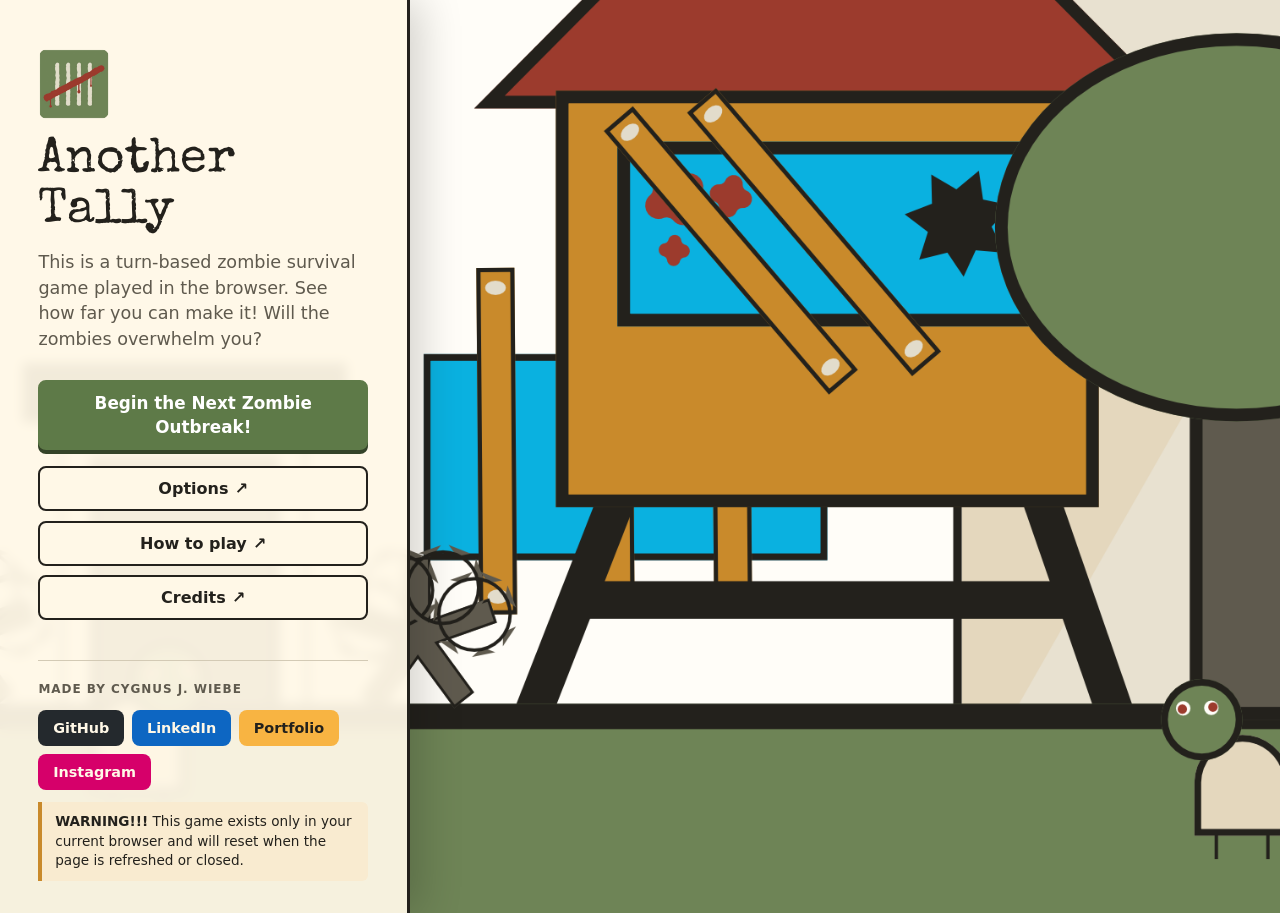
==== commit abc7cdb1: "Adding social media links to all pages and subsections." ====
--- a/index.html
+++ b/index.html
@@ -7,7 +7,7 @@
 COURSE: INFS 634 - McGill University
 =========================================================
 DESCRIPTION:
-This is the title screen fort the game Another Tally. 
+This is the title screen for the game Another Tally. 
 It is a turn-based zombie survival game played in the browser.
 =========================================================
 -->
@@ -45,39 +45,85 @@
   <!-- Body of the Page -->
   <body>
     <main class="title-screen">
-      <!-- Left column panel of the title screen -->
+      <!-- Left column panel of the title screen: title and menu at the top,
+           profile links and the warning at the bottom -->
       <section class="title-menu" aria-labelledby="game-title">
-        <img
-          class="logo"
-          src="assets/icons/anothertally_icon.png"
-          alt="Another Tally logo"
-        />
-        <!-- Site logo -->
-        <h1 id="game-title">Another Tally</h1>
-        <!-- Site title -->
-        <p class="tagline">
-          This is a turn-based zombie survival game played in the browser. See
-          how far you can make it! Will the zombies overwhelm you?
-        </p>
-        <!-- Sub-title -->
+        <div class="title-top">
+          <img class="logo" src="assets/icons/anothertally_icon.png" alt="" />
+          <!-- Site logo (decorative, the title says the name) -->
+          <h1 id="game-title">Another Tally</h1>
+          <!-- Site title -->
+          <p class="tagline">
+            This is a turn-based zombie survival game played in the browser. See
+            how far you can make it! Will the zombies overwhelm you?
+          </p>
+          <!-- Sub-title -->
 
-        <nav id="menu" aria-label="Main menu">
-          <a class="btn btn-primary" href="new-game.html"
-            >Begin the Next Zombie Outbreak!</a
-          >
-          <a class="btn" href="options.html" title="Options">Options</a>
-          <a class="btn" href="how-to-play.html" title="How to play"
-            >How to play</a
-          >
-          <a class="btn" href="credits.html" title="Credits">Credits</a>
-        </nav>
-        <!-- Navigation menu -->
+          <nav class="title-nav" aria-label="Main menu">
+            <a class="btn btn-primary" data-sound="click" href="new-game.html"
+              >Begin the Next Zombie Outbreak!</a
+            >
+            <a class="btn" data-sound="click" href="options.html"
+              >Options <span aria-hidden="true">↗</span></a
+            >
+            <a class="btn" data-sound="click" href="how-to-play.html"
+              >How to play <span aria-hidden="true">↗</span></a
+            >
+            <a class="btn" data-sound="click" href="credits.html"
+              >Credits <span aria-hidden="true">↗</span></a
+            >
+          </nav>
+          <!-- Navigation menu -->
+        </div>
 
-        <p class="footnote small muted">
-          <strong>WARNING!!!</strong> This game exists only in your current
-          browser and will reset when the page is refreshed or closed.
-        </p>
-        <!-- Alert message of the game existing only in the browser -->
+        <footer class="title-foot">
+          <p class="eyebrow">Made by Cygnus J. Wiebe</p>
+          <!-- Links to the creator's profiles. They open in a new tab so the game stays open. -->
+          <nav class="social-links" aria-label="Cygnus J. Wiebe online">
+            <a
+              class="btn btn-sm social social-github"
+              href="https://github.com/CJWiebe-Portfolio"
+              target="_blank"
+              rel="noopener noreferrer"
+              >GitHub<span class="visually-hidden">
+                (opens in a new tab)</span
+              ></a
+            >
+            <a
+              class="btn btn-sm social social-linkedin"
+              href="https://www.linkedin.com/in/cygnus-j-wiebe"
+              target="_blank"
+              rel="noopener noreferrer"
+              >LinkedIn<span class="visually-hidden">
+                (opens in a new tab)</span
+              ></a
+            >
+            <a
+              class="btn btn-sm social social-portfolio"
+              href="https://projects.cjpwiebe-portfolio.ca/"
+              target="_blank"
+              rel="noopener noreferrer"
+              >Portfolio<span class="visually-hidden">
+                website (opens in a new tab)</span
+              ></a
+            >
+            <a
+              class="btn btn-sm social social-instagram"
+              href="https://www.instagram.com/c.j.wiebe/"
+              target="_blank"
+              rel="noopener noreferrer"
+              >Instagram<span class="visually-hidden">
+                (opens in a new tab)</span
+              ></a
+            >
+          </nav>
+
+          <p class="title-note">
+            <strong>WARNING!!!</strong> This game exists only in your current
+            browser and will reset when the page is refreshed or closed.
+          </p>
+          <!-- Alert message of the game existing only in the browser -->
+        </footer>
       </section>
     </main>
     <!-- Background music is handled in js/common.js so it plays on every page. -->
--- a/css/style.css
+++ b/css/style.css
@@ -262,7 +262,8 @@
 /* ---------- Reduced motion ---------- */
 html[data-motion="reduce"] *,
 html[data-motion="reduce"] *::before,
-html[data-motion="reduce"] *::after {
+html[data-motion="reduce"] *::after,
+html[data-motion="reduce"] ::backdrop {
   transition: none !important;
   animation: none !important;
   scroll-behavior: auto !important;
@@ -380,6 +381,17 @@
   color: var(--muted);
 }
 
+/* Text speed: letters not typed yet keep their space but stay invisible,
+   so typed text never makes a dialog jump (see typeText in common.js). */
+.untyped {
+  visibility: hidden;
+}
+
+/* Small warning text, e.g. "Need 3 more materials" under the fence button on the Map. */
+.bad-text {
+  color: var(--danger);
+}
+
 .plain-list {
   list-style: none;
   padding: 0;
@@ -408,6 +420,53 @@
   align-items: center;
   gap: 1rem;
   margin-bottom: 1.5rem;
+}
+/* Credits page: links to the creator's profiles, on the right of the header.
+   Brand colours, darkened where needed so the text stays readable.
+   High contrast mode drops the colours and uses the normal buttons. */
+.social-links {
+  display: flex;
+  flex-wrap: wrap;
+  justify-content: flex-end;
+  gap: 0.5rem;
+  margin-left: auto;
+}
+.btn.social {
+  border-color: transparent;
+  color: #fff8e7;
+}
+.btn.social:hover {
+  filter: brightness(0.88);
+}
+.btn.social-github {
+  background: #24292d;
+}
+.btn.social-linkedin {
+  background: #0d66c2;
+}
+.btn.social-portfolio {
+  background: #f8b442;
+  color: #23211c;
+}
+.btn.social-instagram {
+  background: #d6006a;
+}
+html[data-contrast="high"] .btn.social {
+  background: var(--surface);
+  border-color: var(--ink);
+  color: var(--ink);
+  filter: none;
+}
+@media (max-width: 760px) {
+  /* On phones the links drop to their own row under the title. */
+  .page-head:has(.social-links) {
+    flex-wrap: wrap;
+  }
+  .social-links {
+    flex-basis: 100%;
+    justify-content: flex-start;
+    margin-left: 0;
+  }
 }
 .page-actions {
   display: flex;
@@ -684,6 +743,19 @@
 thead th {
   border-bottom: 2px solid var(--ink);
 }
+/* Wide tables (How to play's facility tiers) scroll sideways on small screens. */
+.table-scroll {
+  overflow-x: auto;
+}
+.facility-table th,
+.facility-table td {
+  vertical-align: top;
+  min-width: 9.5rem;
+}
+.facility-table .small {
+  display: inline-block;
+  margin-top: 0.2rem;
+}
 
 /* ---------- 7f. Dialogs ---------- */
 dialog {
@@ -698,8 +770,50 @@
 dialog.wide {
   width: min(880px, calc(100vw - 2rem));
 }
+/* The backdrop is a see-through veil, not a solid colour, so the base
+   screen stays visible underneath and you can watch it change colour as
+   the phase turns. A glow of the current phase colour falls from the top
+   (the sun at dawn/dusk, the moon at night) over a dim layer that keeps
+   the pop-up readable. The var() fallbacks cover older browsers where
+   ::backdrop can't see the page's custom properties. */
 dialog::backdrop {
-  background: var(--surface-night);
+  background:
+    radial-gradient(
+      ellipse 90% 60% at 50% 0%,
+      color-mix(in srgb, var(--phase, #e07f3c) 35%, transparent),
+      transparent 70%
+    ),
+    color-mix(in srgb, var(--bg-night, #121525) 50%, transparent);
+  backdrop-filter: blur(1.5px);
+  -webkit-backdrop-filter: blur(1.5px);
+  animation: backdrop-in var(--phase-fade, 0.6s) ease-out;
+}
+/* Pause hides the game more firmly, since play is stopped. */
+dialog.pause::backdrop {
+  background: color-mix(in srgb, var(--bg-night, #121525) 80%, transparent);
+  backdrop-filter: blur(4px);
+  -webkit-backdrop-filter: blur(4px);
+}
+/* Reports, events and mini-games carry the phase colour as a top stripe,
+   the same way phase cards do, and rise gently into place. */
+#report-dialog,
+#event-dialog,
+#minigame-dialog {
+  border-top: 5px solid var(--phase);
+}
+dialog[open] {
+  animation: dialog-in 0.35s ease-out;
+}
+@keyframes dialog-in {
+  from {
+    opacity: 0;
+    transform: translateY(12px) scale(0.98);
+  }
+}
+@keyframes backdrop-in {
+  from {
+    opacity: 0;
+  }
 }
 dialog h2 {
   margin-bottom: 0.5rem;
@@ -709,16 +823,76 @@
   margin: 0.75rem 0 1rem;
 }
 
+/* Pause menu: Resume on top, the two pages that open in a new tab side by
+   side, Quit set apart as a warning, and the creator's links as a footer. */
 .pause {
   text-align: center;
-  width: min(400px, calc(100vw - 2rem));
+  width: min(440px, calc(100vw - 2rem));
+  padding: 1.75rem 1.5rem 1.25rem;
 }
 .pause h2 {
   font-size: 1.8rem;
-  margin-bottom: 1rem;
-}
-.pause .btn {
+}
+.pause-sub {
+  margin: 0.15rem 0 1.25rem;
+  color: var(--muted);
+  font-size: 0.9rem;
+}
+.pause-resume {
+  min-height: 3.25rem;
+  font-size: 1.05rem;
+}
+.pause-pages {
+  display: grid;
+  grid-template-columns: 1fr 1fr;
+  gap: 0.6rem;
+  margin-top: 0.6rem;
+}
+.pause-hint {
+  margin: 0.4rem 0 0;
+  color: var(--muted);
+  font-size: 0.8rem;
+}
+.pause-quit {
+  margin-top: 1.25rem;
+  padding-top: 1.25rem;
+  border-top: 1px solid var(--line);
+}
+/* A warning-coloured outline button for actions that throw something away. */
+.btn-danger {
+  border-color: var(--danger);
+  color: var(--danger);
+}
+.btn-danger:hover {
+  background: var(--danger);
+  color: var(--surface);
+}
+.pause-foot {
+  margin-top: 1.25rem;
+  padding-top: 1rem;
+  border-top: 1px solid var(--line);
+}
+.pause-foot .eyebrow {
   margin-bottom: 0.6rem;
+}
+.pause-foot .social-links {
+  justify-content: center;
+  margin-left: 0;
+  gap: 0.4rem;
+}
+.pause-foot .social {
+  padding: 0.3rem 0.7rem;
+}
+.pause-pages .btn {
+  padding-inline: 0.6rem;
+  white-space: nowrap;
+}
+@media (max-width: 480px) {
+  /* Phones: the four links sit in two even rows instead of 3 + 1. */
+  .pause-foot .social-links {
+    display: grid;
+    grid-template-columns: 1fr 1fr;
+  }
 }
 
 /* ---------- 7g. Toast ---------- */
@@ -783,54 +957,110 @@
 ===============================================================
 */
 
-/* ---------- 8a. Title screen (index.html) ---------- */
+/* ---------- 8a. Title screen (index.html) ----------
+   A solid panel on the left over the title art. The title and menu sit at
+   the top; the profile links and the warning sit at the bottom. On phones
+   the art becomes a banner at the top and the panel slides up over it. */
 .title-screen {
   background: url("../assets/images/png/title_screen.png") center / cover
     no-repeat;
   display: grid;
-  grid-template-columns: minmax(300px, 30%) 1fr;
+  grid-template-columns: minmax(380px, 32%) 1fr;
   min-height: 100vh;
 }
 .title-menu {
-  padding: 4rem 3rem;
+  display: flex;
+  flex-direction: column;
+  justify-content: space-between;
+  gap: 2.5rem;
+  padding: 3rem clamp(1.75rem, 3vw, 2.75rem) 2rem;
+  background: color-mix(in srgb, var(--surface) 94%, transparent);
+  -webkit-backdrop-filter: blur(6px);
+  backdrop-filter: blur(6px);
+  border-right: 3px solid var(--ink);
+  box-shadow: 10px 0 40px rgb(0 0 0 / 0.18);
+}
+.title-top {
   display: flex;
   flex-direction: column;
   gap: 0.75rem;
-  background: var(--title_screen);
 }
 .title-menu .logo {
-  width: 80px;
-  height: 80px;
+  width: 72px;
+  height: 72px;
   object-fit: contain;
+  border-radius: 12px;
+  margin-bottom: 0.25rem;
+}
+.title-menu h1 {
+  font-size: clamp(2.6rem, 3.8vw, 3.75rem);
+  line-height: 1.05;
+}
+.title-menu .tagline {
+  color: var(--muted);
+  font-size: 1.1rem;
+  max-width: 34ch;
   margin-bottom: 1rem;
 }
-.title-menu h1 {
-  font-size: 3.5rem;
-}
-.title-menu .tagline {
-  color: var(--muted);
-  font-size: 1.15rem;
-  margin-bottom: 1.5rem;
-}
-.title-menu nav {
+
+/* Main menu: the start button is the biggest thing on the page. */
+.title-nav {
+  display: flex;
+  flex-direction: column;
+  gap: 0.6rem;
+  max-width: 340px;
+}
+.title-nav .btn {
+  text-align: center;
+}
+.title-nav .btn-primary {
+  min-height: 3.4rem;
+  margin-bottom: 0.4rem;
+  font-size: 1.05rem;
+  box-shadow: 0 4px 0 color-mix(in srgb, var(--accent) 55%, black);
+}
+.title-nav .btn-primary:active {
+  box-shadow: none;
+  transform: translateY(3px);
+}
+
+/* Bottom of the panel: who made it, profile links, and the warning. */
+.title-foot {
   display: flex;
   flex-direction: column;
   gap: 0.75rem;
-  max-width: 280px;
-}
-.title-menu .footnote {
-  margin-top: 2rem;
-  max-width: 260px;
+  padding-top: 1.25rem;
+  border-top: 1px solid var(--line);
+}
+.title-foot .social-links {
+  justify-content: flex-start;
+  margin-left: 0;
+}
+.title-note {
+  max-width: 40ch;
+  padding: 0.6rem 0.8rem;
+  border-left: 4px solid var(--accent-2);
+  border-radius: 0 6px 6px 0;
+  background: color-mix(in srgb, var(--accent-2) 12%, var(--surface));
+  font-size: 0.85rem;
 }
 
 @media (max-width: 760px) {
   .title-screen {
     grid-template-columns: 1fr;
+    padding-top: 30vh;
+    background-color: var(--bg);
+    background-size: auto 48vh;
+    background-position: center top;
   }
   .title-menu {
-    padding: 2.5rem 1.25rem;
+    padding: 2rem 1.25rem 1.5rem;
+    border-right: 0;
+    border-top: 3px solid var(--ink);
+    border-radius: 18px 18px 0 0;
+    box-shadow: 0 -10px 30px rgb(0 0 0 / 0.18);
   }
-  .title-menu nav {
+  .title-nav {
     max-width: none;
   }
   .key-art {
@@ -1358,19 +1588,107 @@
   font-size: 0.9rem;
   margin-top: auto;
 }
-.level-bar {
+/* Level label: a filled pill once the facility is built. */
+.facility .fac-level {
+  padding: 0.05rem 0.55rem;
+  border-radius: 999px;
+  background: var(--ink);
+  color: var(--surface);
+  font-size: 0.75rem;
+  font-weight: 700;
+}
+.facility.unbuilt .fac-level {
+  background: none;
+  color: var(--muted);
+  border: 1px dashed var(--line);
+}
+/* Not built yet: the art is greyed out, so built facilities stand out. */
+.facility.unbuilt .fac-art {
+  filter: grayscale(1);
+  opacity: 0.5;
+}
+/* The tier the base has now, and what it gives. */
+.facility .fac-current {
+  color: var(--ink);
+  margin: 0.5rem 0 0.75rem;
+}
+.facility .fac-current strong {
+  display: block;
+  font-size: 1rem;
+}
+
+/* Tier ladder: built tiers are ticked, the next one is highlighted, later ones fade. */
+.tier-ladder {
+  list-style: none;
+  margin: 0 0 0.9rem;
+  padding: 0;
+  border-top: 1px solid var(--line);
+}
+.tier-ladder li {
   display: grid;
-  grid-template-columns: repeat(3, 1fr);
-  gap: 4px;
-  margin-top: 0.5rem;
-}
-.level-bar span {
-  height: 5px;
-  border-radius: 3px;
-  background: var(--surface-2);
-}
-.level-bar span.on {
+  grid-template-columns: 1.5rem 1fr;
+  gap: 0.6rem;
+  align-items: start;
+  padding: 0.45rem 0.4rem;
+  border-bottom: 1px solid var(--line);
+  font-size: 0.85rem;
+}
+.tier-text strong {
+  display: block;
+  line-height: 1.3;
+}
+.tier-text > span:last-child {
+  display: block;
+  color: var(--muted);
+  font-size: 0.8rem;
+}
+.tier-mark {
+  display: grid;
+  place-items: center;
+  width: 1.5rem;
+  height: 1.5rem;
+  border-radius: 50%;
+  border: 1.5px solid var(--line);
+  font-size: 0.75rem;
+  font-weight: 700;
+}
+.tier-ladder li.done .tier-mark {
   background: var(--ink);
+  border-color: var(--ink);
+  color: var(--surface);
+}
+.tier-ladder li.next {
+  background: color-mix(in srgb, var(--phase) 18%, var(--surface));
+  border-radius: 6px;
+}
+.tier-ladder li.next .tier-mark {
+  border-color: var(--ink);
+}
+.tier-ladder li.later {
+  opacity: 0.55;
+}
+
+/* Work in progress on the next tier. */
+.build-progress {
+  margin-bottom: 0.9rem;
+}
+.build-progress .row {
+  margin-bottom: 0.35rem;
+}
+.build-progress .row span {
+  white-space: normal;
+}
+.build-progress .meter {
+  display: block;
+}
+.build-progress .meter span {
+  background: var(--accent);
+}
+
+/* Shown on the Base tab before anything is built. */
+.base-intro {
+  margin-bottom: 1rem;
+  color: var(--muted);
 }
 
 /* ---------- 9f. Survivors ---------- */
@@ -1387,6 +1705,11 @@
 }
 .survivor .status.injured {
   color: var(--danger);
+  font-weight: 700;
+}
+/* Away on a 2-day scavenging trip: their tasks are locked until they're back. */
+.survivor .status.away {
+  color: var(--accent-2);
   font-weight: 700;
 }
 .survivor label {
@@ -1734,6 +2057,393 @@
   font-weight: 700;
   white-space: nowrap;
   width: 9rem;
+}
+
+/* ---------- 9l. Turn clarity ----------
+   The Today panel's checklist, tab badges, task buttons and the small
+   "why" notes that explain what each choice will do. A "good" colour is
+   the accent mixed toward the text colour so it stays readable in every phase. */
+:root,
+[data-phase] {
+  --good-text: color-mix(in srgb, var(--accent) 70%, var(--ink));
+}
+
+/* Tab badges: a small count after the tab name. */
+.tab-badge {
+  display: inline-block;
+  min-width: 1.35rem;
+  margin-left: 0.4rem;
+  padding: 0.05rem 0.4rem;
+  border-radius: 999px;
+  background: var(--surface-2);
+  color: var(--ink);
+  font-size: 0.75rem;
+  line-height: 1.3;
+  text-align: center;
+  vertical-align: 0.1em;
+}
+.tab-badge[hidden] {
+  display: none;
+}
+.tab-badge.alert {
+  background: var(--danger);
+  color: #fff;
+}
+/* Trade tab when no trader is around. */
+.tab.quiet {
+  opacity: 0.55;
+}
+
+/* Today: one row per survivor. Name and task on top, what it does below. */
+.plan-list {
+  list-style: none;
+  margin: 0.6rem 0 0;
+  padding: 0;
+}
+.plan-row {
+  display: grid;
+  grid-template-columns: 1fr auto;
+  gap: 0.1rem 0.5rem;
+  padding: 0.45rem 0 0.45rem 0.6rem;
+  border-left: 3px solid transparent;
+}
+.plan-row + .plan-row {
+  border-top: 1px solid var(--line);
+}
+.plan-name {
+  font-weight: 700;
+}
+.task-tag {
+  justify-self: end;
+  padding: 0.05rem 0.6rem;
+  border-radius: 999px;
+  background: var(--surface-2);
+  color: var(--ink);
+  font-size: 0.8rem;
+  font-weight: 700;
+}
+.plan-detail {
+  grid-column: 1 / -1;
+  font-size: 0.8rem;
+  color: var(--muted);
+}
+.plan-row.bad {
+  border-left-color: var(--danger);
+}
+.plan-row.bad .plan-detail {
+  color: var(--danger);
+  font-weight: 700;
+}
+.plan-row.info .plan-detail {
+  font-style: italic;
+}
+
+/* At dusk: have + made − eaten → left. */
+.side .forecast {
+  margin-top: 0.6rem;
+}
+.forecast dd .calc {
+  color: var(--muted);
+  font-size: 0.85rem;
+  margin-right: 0.15rem;
+}
+.forecast dd strong {
+  color: var(--ink);
+}
+.forecast dd.bad strong {
+  color: var(--danger);
+}
+.forecast-note {
+  margin: 0.4rem 0 0;
+}
+
+/* Tonight: defense vs horde, with a verdict underneath. */
+.odds {
+  display: flex;
+  align-items: baseline;
+  justify-content: space-between;
+  gap: 0.5rem;
+  margin-top: 0.6rem;
+}
+.odds strong {
+  font-size: 1.35rem;
+  font-variant-numeric: tabular-nums;
+}
+.odds-label {
+  margin: 0.25rem 0 0;
+  font-weight: 700;
+  font-size: 0.9rem;
+}
+.odds-label.good {
+  color: var(--good-text);
+}
+.odds-label.info {
+  color: var(--accent-2);
+}
+.odds-label.bad {
+  color: var(--danger);
+}
+
+/* Things to fix before ending the day (Today panel and End day check). */
+.warn-list {
+  list-style: none;
+  margin: 1rem 0 0;
+  padding: 0;
+}
+.warn-list:empty {
+  display: none;
+}
+.warn-list li {
+  padding: 0.5rem 0.6rem;
+  border-left: 3px solid var(--danger);
+  background: color-mix(in srgb, var(--danger) 10%, var(--surface));
+  border-radius: 0 6px 6px 0;
+  font-size: 0.85rem;
+}
+.warn-list li + li {
+  margin-top: 0.4rem;
+}
+.warn-list li .link-btn {
+  display: block;
+  margin-top: 0.2rem;
+}
+dialog .warn-list {
+  margin: 0.5rem 0 1.25rem;
+}
+.confirm-actions {
+  display: flex;
+  justify-content: flex-end;
+  gap: 0.5rem;
+}
+
+/* A text-style button that jumps to the place where something is fixed. */
+.link-btn {
+  padding: 0;
+  border: 0;
+  background: none;
+  color: var(--ink);
+  font: inherit;
+  font-weight: 700;
+  text-decoration: underline;
+  text-underline-offset: 2px;
+  cursor: pointer;
+}
+.link-btn:hover {
+  text-decoration-thickness: 2px;
+}
+
+/* Facility cards: why the button can't be used, or what happens next. */
+.facility .fac-note {
+  margin: 0.5rem 0 0;
+  font-size: 0.8rem;
+  text-align: right;
+}
+.facility .fac-note.bad {
+  color: var(--danger);
+  font-weight: 700;
+}
+
+/* Stat bars: every bar is "full is good"; low turns amber, then red. */
+.meter.mid span {
+  background: var(--accent-2);
+}
+.meter.low span {
+  background: var(--danger);
+}
+
+/* Task picker: six buttons instead of a dropdown, with a line below
+   saying what the chosen task will do today. */
+.task-label {
+  margin: 0 0 0.35rem;
+  font-weight: 700;
+  font-size: 0.875rem;
+}
+.task-picker {
+  display: grid;
+  grid-template-columns: repeat(3, 1fr);
+  gap: 0.3rem;
+}
+.task-btn {
+  padding: 0.4rem 0.25rem;
+  border: 1px solid var(--line);
+  border-radius: 6px;
+  background: var(--surface);
+  color: var(--ink);
+  font: inherit;
+  font-size: 0.85rem;
+  cursor: pointer;
+}
+.task-btn:hover {
+  border-color: var(--ink);
+}
+/* Locked while the survivor is away on a trip. */
+.task-btn:disabled {
+  opacity: 0.45;
+  cursor: not-allowed;
+}
+.task-btn[aria-pressed="true"] {
+  background: var(--ink);
+  border-color: var(--ink);
+  color: var(--surface);
+  font-weight: 700;
+}
+.task-desc {
+  margin: 0.6rem 0 0;
+  min-height: 2.6em;
+  font-size: 0.85rem;
+  color: var(--muted);
+}
+.task-desc.bad {
+  color: var(--danger);
+  font-weight: 700;
+}
+.task-desc.info {
+  font-style: italic;
+}
+
+/* Map: explored, not explored, locked, and who's heading where. */
+.map-col {
+  min-width: 0;
+}
+.loc.unseen {
+  background: color-mix(in srgb, var(--surface) 60%, transparent);
+  color: var(--muted);
+}
+.loc.unseen[aria-pressed="true"] {
+  color: var(--ink);
+}
+.pin-who {
+  display: inline-grid;
+  place-items: center;
+  width: 1.3rem;
+  height: 1.3rem;
+  margin-left: 0.3rem;
+  border-radius: 50%;
+  background: var(--phase);
+  color: var(--phase-ink);
+  font-size: 0.7rem;
+  font-weight: 700;
+  vertical-align: 0.05em;
+}
+.map-legend {
+  display: flex;
+  flex-wrap: wrap;
+  gap: 0.4rem 1.1rem;
+  margin: 0.6rem 0 0;
+}
+.map-legend .seen {
+  color: var(--good-text);
+  font-weight: 700;
+}
+.legend-unseen {
+  padding: 0 0.4rem;
+  border: 1px solid var(--line);
+  border-radius: 999px;
+  opacity: 0.7;
+}
+.map-legend .pin-who {
+  margin-left: 0;
+}
+.loc-detail dd .danger-label {
+  vertical-align: 0.1em;
+}
+.loc-detail dd .muted {
+  font-weight: 400;
+}
+
+/* Trade: column headings, what each item is worth, and the offer status. */
+.trade-head {
+  padding: 0 0 0.25rem;
+}
+.trade-head span:nth-child(2) {
+  text-align: right;
+}
+.trade-head span:nth-child(4) {
+  text-align: center;
+}
+.res-name .worth {
+  display: block;
+  font-size: 0.75rem;
+  color: var(--muted);
+}
+/* Items the current trader pays extra for */
+.res-name .worth.wanted {
+  color: var(--accent);
+  font-weight: 700;
+}
+.res-name {
+  display: grid;
+  grid-template-columns: 20px auto;
+  column-gap: 0.4rem;
+  align-items: center;
+}
+.res-name img {
+  grid-row: span 2;
+}
+.trade-msg {
+  margin: 0;
+  font-size: 0.9rem;
+  color: var(--muted);
+}
+.trade-msg.good {
+  color: var(--good-text);
+  font-weight: 700;
+}
+.trade-msg.bad {
+  color: var(--danger);
+  font-weight: 700;
+}
+.trade-empty h3 {
+  margin-bottom: 0.4rem;
+}
+
+/* Log: each day folds open and closed. */
+.log-intro {
+  margin: 0 0 0.75rem;
+}
+details.log-day {
+  border: 1px solid var(--line);
+  border-radius: var(--radius);
+  background: var(--surface);
+  padding: 0 1rem;
+  margin-bottom: 0.6rem;
+}
+details.log-day summary {
+  display: flex;
+  justify-content: space-between;
+  align-items: center;
+  padding: 0.75rem 0;
+  cursor: pointer;
+  list-style: none;
+}
+details.log-day summary::-webkit-details-marker {
+  display: none;
+}
+details.log-day summary::before {
+  content: "▸";
+  margin-right: 0.5rem;
+  color: var(--muted);
+  transition: transform 0.15s;
+}
+details.log-day[open] summary::before {
+  transform: rotate(90deg);
+}
+details.log-day summary .eyebrow {
+  margin-right: auto;
+}
+details.log-day ol {
+  margin: 0 0 0.5rem;
+}
+details.log-day li:last-child {
+  border-bottom: 0;
+}
+details.log-day li.bad {
+  box-shadow: inset 3px 0 0 var(--danger);
+  padding-left: 0.6rem;
+}
+details.log-day li.good {
+  box-shadow: inset 3px 0 0 var(--accent);
+  padding-left: 0.6rem;
 }
 
 /*
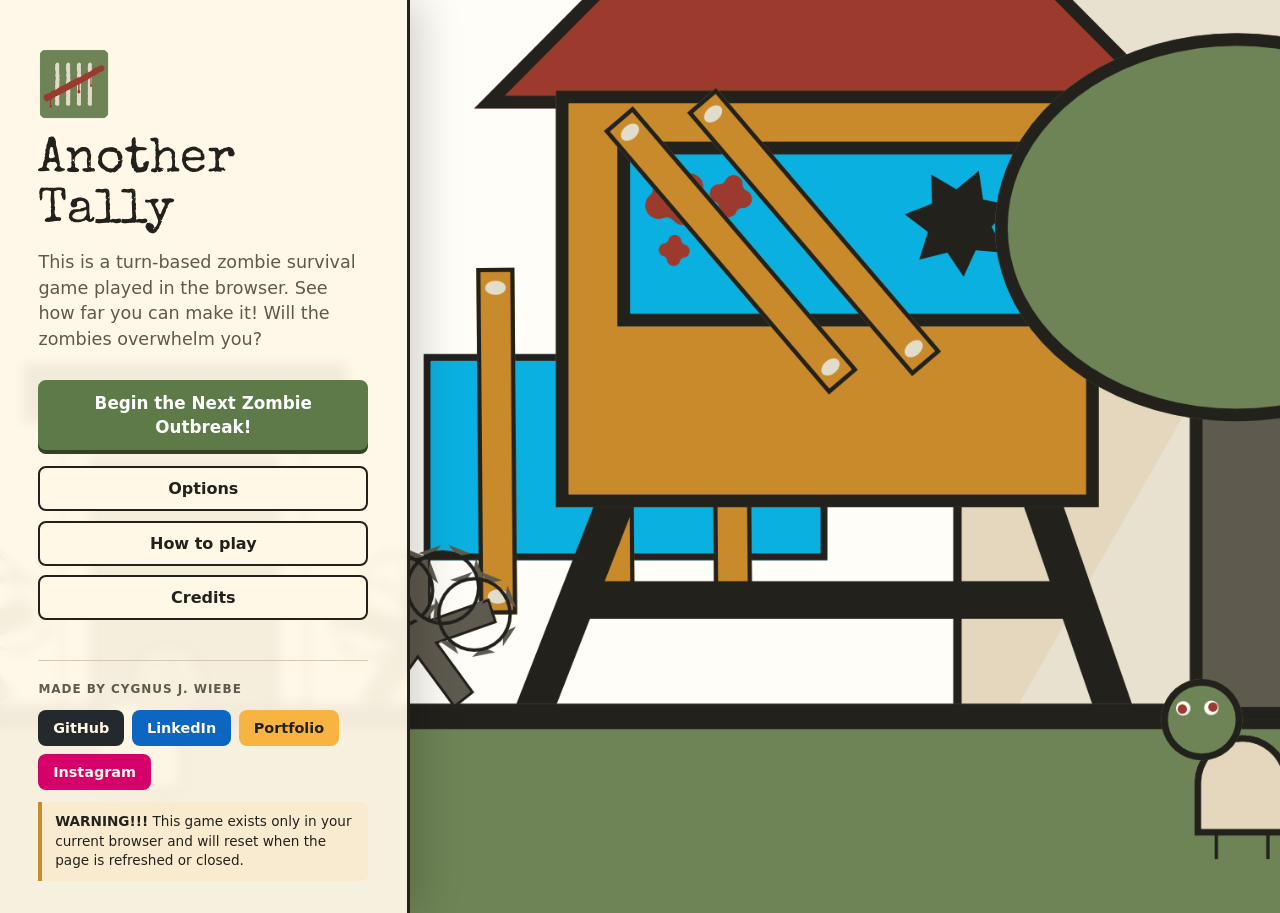
==== commit 3d2e1e79: "Added a table of Content to all the files for easier navigation." ====
--- a/index.html
+++ b/index.html
@@ -10,10 +10,22 @@
 This is the title screen for the game Another Tally. 
 It is a turn-based zombie survival game played in the browser.
 =========================================================
+TABLE OF CONTENTS
+Ctrl+F a tag such as "[S3]" to jump to that section.
+Ctrl+K Ctrl+8 folds every region; Ctrl+K Ctrl+9 unfolds them.
+=========================================================
+[S1] Head ........................ meta, title, icon, fonts, CSS, JS
+[S2] Title & Tagline ............. logo, h1, subtitle
+[S3] Main Menu ................... New game, Options, How to play, Credits
+[S4] Footer ...................... creator credit
+  [S5] Social Links .............. GitHub, LinkedIn, Portfolio, Instagram
+  [S6] Warning ................... browser-only save notice
+=========================================================
 -->
 
 <!doctype html>
 <html lang="en">
+  <!-- #region [S1] Head -->
   <head>
     <meta charset="utf-8" />
     <meta name="viewport" content="width=device-width, initial-scale=1" />
@@ -24,7 +36,7 @@
       href="assets/icons/anothertally_icon.png"
     />
     <!-- Site icon -->
-    <title>Another Tally: A zombie survival game</title>
+    <title>Another Tally</title>
     <!-- Site title -->
     <meta
       name="description"
@@ -41,6 +53,7 @@
     <script src="js/common.js"></script>
     <!-- Link to the common JavaScript file, css, fonts and other resources -->
   </head>
+  <!-- #endregion [S1] Head -->
 
   <!-- Body of the Page -->
   <body>
@@ -49,6 +62,7 @@
            profile links and the warning at the bottom -->
       <section class="title-menu" aria-labelledby="game-title">
         <div class="title-top">
+          <!-- #region [S2] Title & Tagline -->
           <img class="logo" src="assets/icons/anothertally_icon.png" alt="" />
           <!-- Site logo (decorative, the title says the name) -->
           <h1 id="game-title">Another Tally</h1>
@@ -58,26 +72,27 @@
             how far you can make it! Will the zombies overwhelm you?
           </p>
           <!-- Sub-title -->
+          <!-- #endregion [S2] Title & Tagline -->
 
+          <!-- #region [S3] Main Menu -->
           <nav class="title-nav" aria-label="Main menu">
             <a class="btn btn-primary" data-sound="click" href="new-game.html"
               >Begin the Next Zombie Outbreak!</a
             >
-            <a class="btn" data-sound="click" href="options.html"
-              >Options <span aria-hidden="true">↗</span></a
+            <a class="btn" data-sound="click" href="options.html">Options</a>
+            <a class="btn" data-sound="click" href="how-to-play.html"
+              >How to play</a
             >
-            <a class="btn" data-sound="click" href="how-to-play.html"
-              >How to play <span aria-hidden="true">↗</span></a
-            >
-            <a class="btn" data-sound="click" href="credits.html"
-              >Credits <span aria-hidden="true">↗</span></a
-            >
+            <a class="btn" data-sound="click" href="credits.html">Credits</a>
           </nav>
           <!-- Navigation menu -->
+          <!-- #endregion [S3] Main Menu -->
         </div>
 
+        <!-- #region [S4] Footer -->
         <footer class="title-foot">
           <p class="eyebrow">Made by Cygnus J. Wiebe</p>
+          <!-- #region [S5] Social Links -->
           <!-- Links to the creator's profiles. They open in a new tab so the game stays open. -->
           <nav class="social-links" aria-label="Cygnus J. Wiebe online">
             <a
@@ -117,13 +132,17 @@
               ></a
             >
           </nav>
+          <!-- #endregion [S5] Social Links -->
 
+          <!-- #region [S6] Warning -->
           <p class="title-note">
             <strong>WARNING!!!</strong> This game exists only in your current
             browser and will reset when the page is refreshed or closed.
           </p>
           <!-- Alert message of the game existing only in the browser -->
+          <!-- #endregion [S6] Warning -->
         </footer>
+        <!-- #endregion [S4] Footer -->
       </section>
     </main>
     <!-- Background music is handled in js/common.js so it plays on every page. -->
--- a/css/style.css
+++ b/css/style.css
@@ -18,6 +18,8 @@
 
 =========================================================
 TABLE OF CONTENTS
+Ctrl+F a number such as "7f." to jump to that section.
+Ctrl+K Ctrl+8 folds every region; Ctrl+K Ctrl+9 unfolds them.
 =========================================================
   01. Design tokens ............ every colour, font and size lives here
         1a. Shared colours (all phases)
@@ -59,7 +61,9 @@
         9h. Trade
         9i. Log
         9j. Event cards
+        9j-2. Report pop-up
         9k. Skills and traits
+        9l. Turn clarity
   10. Mini-games
         10a. Shared mini-game frame
         10b. Defense
@@ -67,6 +71,7 @@
         10d. Search
 */
 
+/* #region 01. DESIGN TOKENS */
 /*
 ===============================================================
 01. DESIGN TOKENS
@@ -84,6 +89,7 @@
 */
 
 :root {
+  /* #region 1a. Shared colours (all phases) */
   /* ---------- 1a. Shared colours (all phases) ---------- */
   --healing: #0ab1e0; /* Healing effects (CURRENTLY NOT USED) */
   --accent: #5e7a48; /* Primary action colour, good states */
@@ -91,7 +97,9 @@
   --accent-2: #c98a2b; /* Secondary highlight (.notice, .choice) */
   --danger: #9a3a2b; /* Bad outcomes */
   --focus: #c98a2b; /* Keyboard focus ring */
-
+  /* #endregion 1a. Shared colours (all phases) */
+
+  /* #region 1b. Dawn palette */
   /* ---------- 1b. Dawn palette: rose and peach, the sun coming up ---------- */
   --bg-dawn: #f4d9cf;
   --surface-dawn: #fff3ee;
@@ -101,7 +109,9 @@
   --line-dawn: #e2bfb3;
   --phase-dawn: #e07a5f;
   --phase-ink-dawn: #2b1f24;
-
+  /* #endregion 1b. Dawn palette */
+
+  /* #region 1c. Day palette */
   /* ---------- 1c. Day palette: warm cream and mustard ---------- */
   --bg-day: #f7e8c7;
   --surface-day: #fff8e7;
@@ -111,7 +121,9 @@
   --line-day: #d3cab5;
   --phase-day: #eac338;
   --phase-ink-day: #23211c;
-
+  /* #endregion 1c. Day palette */
+
+  /* #region 1d. Dusk palette */
   /* ---------- 1d. Dusk palette: plum with a burnt-orange sunset ---------- */
   --bg-dusk: #3b2436;
   --surface-dusk: #4d2f45;
@@ -122,7 +134,9 @@
   --phase-dusk: #e07f3c;
   --phase-ink-dusk: #1f1218;
   --danger-dusk: #f08a72; /* Lighter red so warnings stay readable on dark */
-
+  /* #endregion 1d. Dusk palette */
+
+  /* #region 1e. Night palette */
   /* ---------- 1e. Night palette: deep navy with moonlit violet ---------- */
   --bg-night: #121525;
   --surface-night: #1c1c23;
@@ -133,13 +147,17 @@
   --phase-night: #8a93e8;
   --phase-ink-night: #121525;
   --danger-night: #f08a72;
-
+  /* #endregion 1e. Night palette */
+
+  /* #region 1f. Single-use colours */
   /* ---------- 1f. Single-use colours ---------- */
   --title_screen: #f7e8c7c7; /* Translucent panel over the title art */
   --dialog: #f7e8c7c7; /* Reserved for dialogs (CURRENTLY NOT USED) */
   --white_text: #f7e8c7c7; /* Resting border of a wrong lockpick pin */
   --hatch: rgba(35, 33, 28, 0.07);
-
+  /* #endregion 1f. Single-use colours */
+
+  /* #region 1g. Typography and shape */
   /* ---------- 1g. Typography and shape ---------- */
   --font-display: "Special Elite", "Courier New", monospace;
   --font-body: system-ui, -apple-system, "Caveat", Roboto, sans-serif;
@@ -152,7 +170,9 @@
   --content-max: 1400px; /* Widest the in-game content gets */
   --header-h: 0px; /* Height of the sticky game header, set by js/game.js */
   font-size: 16px;
-
+  /* #endregion 1g. Typography and shape */
+
+  /* #region 1h. Active palette (Day by default) */
   /* ---------- 1h. Active palette (Day by default) ----------
      Every rule below reads these. Section 02 re-points them per phase. */
   --bg: var(--bg-day);
@@ -163,8 +183,11 @@
   --line: var(--line-day);
   --phase: var(--phase-day);
   --phase-ink: var(--phase-ink-day);
-}
-
+  /* #endregion 1h. Active palette (Day by default) */
+}
+/* #endregion 01. DESIGN TOKENS */
+
+/* #region 02. PHASE THEMES */
 /*
 ===============================================================
 02. PHASE THEMES
@@ -225,7 +248,9 @@
 [data-phase] {
   color: var(--ink);
 }
-
+/* #endregion 02. PHASE THEMES */
+
+/* #region 03. ACCESSIBILITY SETTINGS (from the Options page) */
 /*
 ===============================================================
 03. ACCESSIBILITY SETTINGS (from the Options page)
@@ -268,7 +293,9 @@
   animation: none !important;
   scroll-behavior: auto !important;
 }
-
+/* #endregion 03. ACCESSIBILITY SETTINGS (from the Options page) */
+
+/* #region 04. BASE ELEMENTS */
 /*
 ===============================================================
 04. BASE ELEMENTS
@@ -321,7 +348,9 @@
   outline: 3px solid var(--focus);
   outline-offset: 2px;
 }
-
+/* #endregion 04. BASE ELEMENTS */
+
+/* #region 05. UTILITIES */
 /*
 ===============================================================
 05. UTILITIES
@@ -400,7 +429,9 @@
 .field-hint {
   margin-top: 0.4rem;
 }
-
+/* #endregion 05. UTILITIES */
+
+/* #region 06. LAYOUT */
 /*
 ===============================================================
 06. LAYOUT
@@ -512,13 +543,16 @@
   align-items: baseline;
   margin-bottom: 1rem;
 }
-
+/* #endregion 06. LAYOUT */
+
+/* #region 07. COMPONENTS */
 /*
 ===============================================================
 07. COMPONENTS
 ===============================================================
 */
 
+/* #region 7a. Buttons */
 /* ---------- 7a. Buttons ---------- */
 .btn {
   display: inline-flex;
@@ -574,7 +608,9 @@
   background: transparent;
   cursor: not-allowed;
 }
-
+/* #endregion 7a. Buttons */
+
+/* #region 7b. Chips */
 /* ---------- 7b. Chips ---------- */
 .chip {
   display: inline-block;
@@ -584,7 +620,9 @@
   font-size: 0.8rem;
   background: var(--surface);
 }
-
+/* #endregion 7b. Chips */
+
+/* #region 7c. Cards */
 /* ---------- 7c. Cards ---------- */
 .card {
   background: var(--surface);
@@ -616,7 +654,9 @@
   transform: translateY(-2px);
   box-shadow: var(--shadow-hover);
 }
-
+/* #endregion 7c. Cards */
+
+/* #region 7d. Forms */
 /* ---------- 7d. Forms ---------- */
 fieldset {
   border: 0;
@@ -728,7 +768,9 @@
   background: var(--surface);
   color: var(--ink);
 }
-
+/* #endregion 7d. Forms */
+
+/* #region 7e. Tables */
 /* ---------- 7e. Tables ---------- */
 table {
   width: 100%;
@@ -756,7 +798,9 @@
   display: inline-block;
   margin-top: 0.2rem;
 }
-
+/* #endregion 7e. Tables */
+
+/* #region 7f. Dialogs */
 /* ---------- 7f. Dialogs ---------- */
 dialog {
   border: 0;
@@ -894,7 +938,9 @@
     grid-template-columns: 1fr 1fr;
   }
 }
-
+/* #endregion 7f. Dialogs */
+
+/* #region 7g. Toast */
 /* ---------- 7g. Toast ---------- */
 .toast {
   position: fixed;
@@ -909,7 +955,9 @@
   box-shadow: var(--shadow);
   z-index: 50;
 }
-
+/* #endregion 7g. Toast */
+
+/* #region 7h. Portraits and art */
 /* ---------- 7h. Portraits and art ---------- */
 .avatar {
   width: 56px;
@@ -950,13 +998,17 @@
   height: 80px;
   margin-bottom: 0.75rem;
 }
-
+/* #endregion 7h. Portraits and art */
+/* #endregion 07. COMPONENTS */
+
+/* #region 08. PAGES */
 /*
 ===============================================================
 08. PAGES
 ===============================================================
 */
 
+/* #region 8a. Title screen (index.html) */
 /* ---------- 8a. Title screen (index.html) ----------
    A solid panel on the left over the title art. The title and menu sit at
    the top; the profile links and the warning sit at the bottom. On phones
@@ -1070,7 +1122,9 @@
     border-bottom: 1px solid var(--line);
   }
 }
-
+/* #endregion 8a. Title screen (index.html) */
+
+/* #region 8b. How to Play (how-to-play.html) */
 /* ---------- 8b. How to Play (how-to-play.html) ---------- */
 .htp {
   display: grid;
@@ -1153,7 +1207,9 @@
     flex-wrap: wrap;
   }
 }
-
+/* #endregion 8b. How to Play (how-to-play.html) */
+
+/* #region 8c. New Game (new-game.html) */
 /* ---------- 8c. New Game (new-game.html) ----------
    The form is a column of numbered step cards with a sticky Start bar. */
 .page-head p {
@@ -1228,7 +1284,9 @@
   flex-wrap: wrap;
   margin-top: 0.35rem;
 }
-
+/* #endregion 8c. New Game (new-game.html) */
+
+/* #region 8d. Options (options.html) */
 /* ---------- 8d. Options (options.html) ---------- */
 .options-grid {
   display: grid;
@@ -1236,7 +1294,9 @@
   grid-template-columns: repeat(auto-fill, minmax(280px, 1fr));
   align-items: start;
 }
-
+/* #endregion 8d. Options (options.html) */
+
+/* #region 8e. End screen (end.html) */
 /* ---------- 8e. End screen (end.html) ---------- */
 .end {
   max-width: 720px;
@@ -1293,13 +1353,17 @@
   margin-left: auto;
   color: var(--muted);
 }
-
+/* #endregion 8e. End screen (end.html) */
+/* #endregion 08. PAGES */
+
+/* #region 09. IN-GAME (game.html) */
 /*
 ===============================================================
 09. IN-GAME (game.html)
 ===============================================================
 */
 
+/* #region 9a. Top bar */
 /* ---------- 9a. Top bar ----------
    .game-header wraps the top bar and the tabs and sticks to the top. Its
    side padding lines the header up with the centred content below. */
@@ -1399,7 +1463,9 @@
     justify-content: space-between;
   }
 }
-
+/* #endregion 9a. Top bar */
+
+/* #region 9b. Phase pill */
 /* ---------- 9b. Phase pill ----------
    Its colour comes from its own data-phase (see section 02). */
 .phase-pill {
@@ -1414,7 +1480,9 @@
     background-color var(--phase-fade),
     border-color var(--phase-fade);
 }
-
+/* #endregion 9b. Phase pill */
+
+/* #region 9c. Tabs and game layout */
 /* ---------- 9c. Tabs and game layout ---------- */
 .tabs {
   display: flex;
@@ -1478,7 +1546,9 @@
     padding-bottom: 6rem; /* room for the floating End day button */
   }
 }
-
+/* #endregion 9c. Tabs and game layout */
+
+/* #region 9d. Side panel (the turn panel) */
 /* ---------- 9d. Side panel (the turn panel) ----------
    Sticks just under the game header; the phase colour runs along its top. */
 .side {
@@ -1546,7 +1616,9 @@
 .side .btn {
   margin-top: 1rem;
 }
-
+/* #endregion 9d. Side panel (the turn panel) */
+
+/* #region 9e. Facilities */
 /* ---------- 9e. Facilities ---------- */
 .facility {
   display: flex;
@@ -1690,7 +1762,9 @@
   margin-bottom: 1rem;
   color: var(--muted);
 }
-
+/* #endregion 9e. Facilities */
+
+/* #region 9f. Survivors */
 /* ---------- 9f. Survivors ---------- */
 .survivor .top {
   display: flex;
@@ -1748,7 +1822,9 @@
   border-style: dashed;
   min-height: 220px;
 }
-
+/* #endregion 9f. Survivors */
+
+/* #region 9g. Map */
 /* ---------- 9g. Map ---------- */
 .map-wrap {
   display: grid;
@@ -1853,7 +1929,9 @@
     padding: 0.3rem 0.6rem;
   }
 }
-
+/* #endregion 9g. Map */
+
+/* #region 9h. Trade */
 /* ---------- 9h. Trade ---------- */
 .trader {
   display: flex;
@@ -1939,7 +2017,9 @@
     grid-template-columns: 1fr;
   }
 }
-
+/* #endregion 9h. Trade */
+
+/* #region 9i. Log */
 /* ---------- 9i. Log ---------- */
 .filters {
   display: flex;
@@ -1979,7 +2059,9 @@
 .log-day .chip {
   text-align: center;
 }
-
+/* #endregion 9i. Log */
+
+/* #region 9j. Event cards */
 /* ---------- 9j. Event cards ---------- */
 .event-text {
   color: var(--muted);
@@ -2013,7 +2095,9 @@
   opacity: 0.45;
   cursor: not-allowed;
 }
-
+/* #endregion 9j. Event cards */
+
+/* #region 9j-2. Report pop-up (dusk and dawn results) */
 /* ---------- 9j-2. Report pop-up (dusk and dawn results) ---------- */
 /* The report pop-up only shows a picture for wins and losses. */
 dialog img.art[hidden] {
@@ -2043,7 +2127,9 @@
 .report-list .chip {
   flex: none;
 }
-
+/* #endregion 9j-2. Report pop-up (dusk and dawn results) */
+
+/* #region 9k. Skills and traits */
 /* ---------- 9k. Skills and traits ---------- */
 .perk-list {
   list-style: none;
@@ -2058,7 +2144,9 @@
   white-space: nowrap;
   width: 9rem;
 }
-
+/* #endregion 9k. Skills and traits */
+
+/* #region 9l. Turn clarity */
 /* ---------- 9l. Turn clarity ----------
    The Today panel's checklist, tab badges, task buttons and the small
    "why" notes that explain what each choice will do. A "good" colour is
@@ -2445,13 +2533,17 @@
   box-shadow: inset 3px 0 0 var(--accent);
   padding-left: 0.6rem;
 }
-
+/* #endregion 9l. Turn clarity */
+/* #endregion 09. IN-GAME (game.html) */
+
+/* #region 10. MINI-GAMES (js/minigames.js) */
 /*
 ===============================================================
 10. MINI-GAMES (js/minigames.js)
 ===============================================================
 */
 
+/* #region 10a. Shared mini-game frame */
 /* ---------- 10a. Shared mini-game frame ---------- */
 .mg-head {
   display: flex;
@@ -2523,7 +2615,9 @@
   display: flex;
   gap: 0.5rem;
 }
-
+/* #endregion 10a. Shared mini-game frame */
+
+/* #region 10b. Defense */
 /* ---------- 10b. Defense ---------- */
 .mg-defense {
   padding: 0;
@@ -2608,7 +2702,9 @@
     opacity 0.25s,
     transform 0.25s;
 }
-
+/* #endregion 10b. Defense */
+
+/* #region 10c. Lockpick */
 /* ---------- 10c. Lockpick ---------- */
 .mg-lockpick {
   display: grid;
@@ -2681,7 +2777,9 @@
     color: #fff;
   }
 }
-
+/* #endregion 10c. Lockpick */
+
+/* #region 10d. Search */
 /* ---------- 10d. Search ---------- */
 .mg-search {
   display: flex;
@@ -2730,3 +2828,5 @@
   opacity: 0.45;
   border-style: dashed;
 }
+/* #endregion 10d. Search */
+/* #endregion 10. MINI-GAMES (js/minigames.js) */
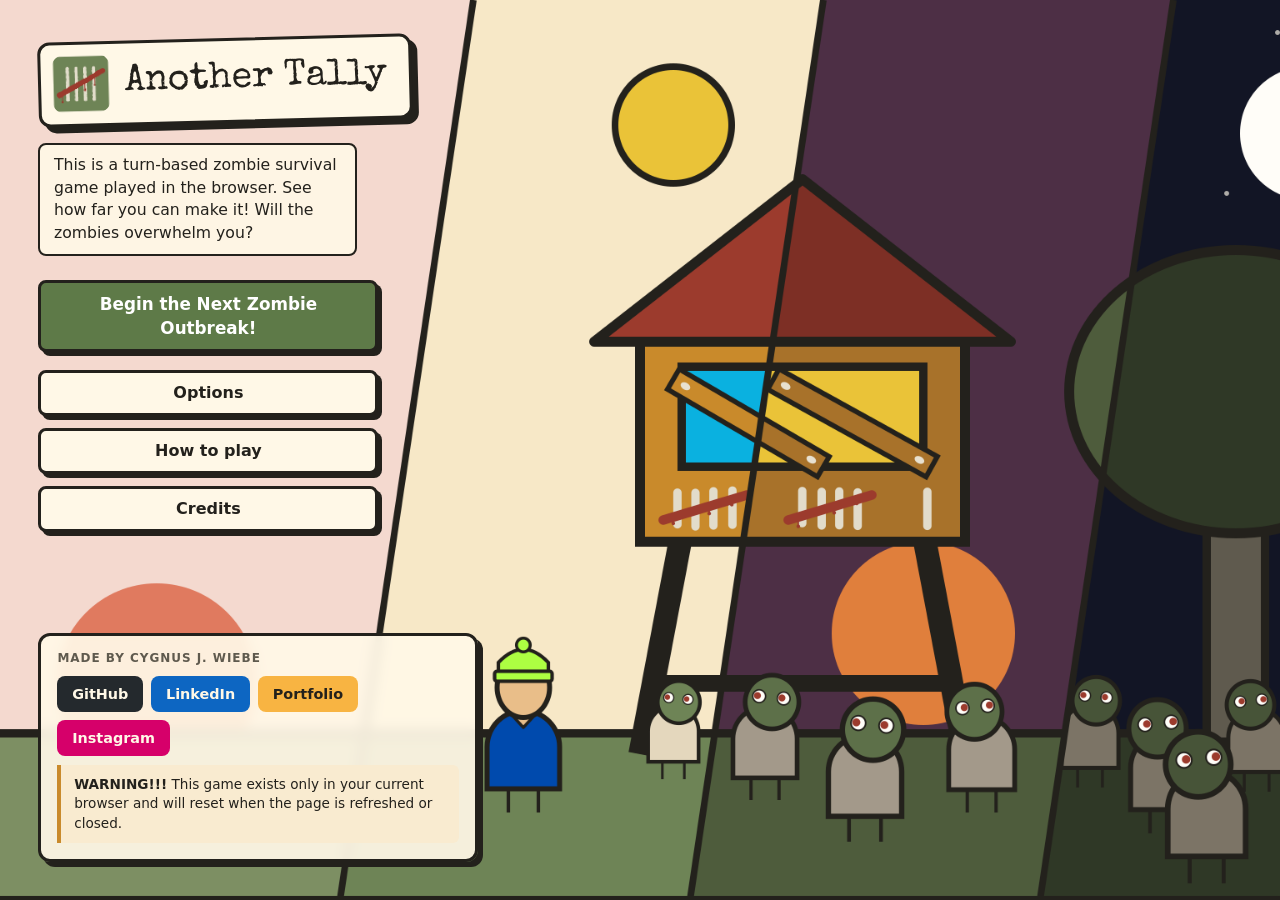
==== commit 62c02e4a: "Made changes to the artwork" ====
--- a/index.html
+++ b/index.html
@@ -58,15 +58,18 @@
   <!-- Body of the Page -->
   <body>
     <main class="title-screen">
-      <!-- Left column panel of the title screen: title and menu at the top,
-           profile links and the warning at the bottom -->
+      <!-- The title art fills the screen. The title label, tagline and menu sit
+           on top of it in the top-left, and the footer card sits in the bottom-left. -->
       <section class="title-menu" aria-labelledby="game-title">
         <div class="title-top">
           <!-- #region [S2] Title & Tagline -->
-          <img class="logo" src="assets/icons/anothertally_icon.png" alt="" />
-          <!-- Site logo (decorative, the title says the name) -->
-          <h1 id="game-title">Another Tally</h1>
-          <!-- Site title -->
+          <!-- Title label: the logo and the game's name on one card -->
+          <div class="title-brand">
+            <img class="logo" src="assets/icons/anothertally_icon.png" alt="" />
+            <!-- Site logo (decorative, the title says the name) -->
+            <h1 id="game-title">Another Tally</h1>
+            <!-- Site title -->
+          </div>
           <p class="tagline">
             This is a turn-based zombie survival game played in the browser. See
             how far you can make it! Will the zombies overwhelm you?
@@ -88,62 +91,60 @@
           <!-- Navigation menu -->
           <!-- #endregion [S3] Main Menu -->
         </div>
+      </section>
 
-        <!-- #region [S4] Footer -->
-        <footer class="title-foot">
-          <p class="eyebrow">Made by Cygnus J. Wiebe</p>
-          <!-- #region [S5] Social Links -->
-          <!-- Links to the creator's profiles. They open in a new tab so the game stays open. -->
-          <nav class="social-links" aria-label="Cygnus J. Wiebe online">
-            <a
-              class="btn btn-sm social social-github"
-              href="https://github.com/CJWiebe-Portfolio"
-              target="_blank"
-              rel="noopener noreferrer"
-              >GitHub<span class="visually-hidden">
-                (opens in a new tab)</span
-              ></a
-            >
-            <a
-              class="btn btn-sm social social-linkedin"
-              href="https://www.linkedin.com/in/cygnus-j-wiebe"
-              target="_blank"
-              rel="noopener noreferrer"
-              >LinkedIn<span class="visually-hidden">
-                (opens in a new tab)</span
-              ></a
-            >
-            <a
-              class="btn btn-sm social social-portfolio"
-              href="https://projects.cjpwiebe-portfolio.ca/"
-              target="_blank"
-              rel="noopener noreferrer"
-              >Portfolio<span class="visually-hidden">
-                website (opens in a new tab)</span
-              ></a
-            >
-            <a
-              class="btn btn-sm social social-instagram"
-              href="https://www.instagram.com/c.j.wiebe/"
-              target="_blank"
-              rel="noopener noreferrer"
-              >Instagram<span class="visually-hidden">
-                (opens in a new tab)</span
-              ></a
-            >
-          </nav>
-          <!-- #endregion [S5] Social Links -->
+      <!-- #region [S4] Footer -->
+      <footer class="title-foot">
+        <p class="eyebrow">Made by Cygnus J. Wiebe</p>
+        <!-- #region [S5] Social Links -->
+        <!-- Links to the creator's profiles. They open in a new tab so the game stays open. -->
+        <nav class="social-links" aria-label="Cygnus J. Wiebe online">
+          <a
+            class="btn btn-sm social social-github"
+            href="https://github.com/CJWiebe-Portfolio"
+            target="_blank"
+            rel="noopener noreferrer"
+            >GitHub<span class="visually-hidden"> (opens in a new tab)</span></a
+          >
+          <a
+            class="btn btn-sm social social-linkedin"
+            href="https://www.linkedin.com/in/cygnus-j-wiebe"
+            target="_blank"
+            rel="noopener noreferrer"
+            >LinkedIn<span class="visually-hidden">
+              (opens in a new tab)</span
+            ></a
+          >
+          <a
+            class="btn btn-sm social social-portfolio"
+            href="https://projects.cjpwiebe-portfolio.ca/"
+            target="_blank"
+            rel="noopener noreferrer"
+            >Portfolio<span class="visually-hidden">
+              website (opens in a new tab)</span
+            ></a
+          >
+          <a
+            class="btn btn-sm social social-instagram"
+            href="https://www.instagram.com/c.j.wiebe/"
+            target="_blank"
+            rel="noopener noreferrer"
+            >Instagram<span class="visually-hidden">
+              (opens in a new tab)</span
+            ></a
+          >
+        </nav>
+        <!-- #endregion [S5] Social Links -->
 
-          <!-- #region [S6] Warning -->
-          <p class="title-note">
-            <strong>WARNING!!!</strong> This game exists only in your current
-            browser and will reset when the page is refreshed or closed.
-          </p>
-          <!-- Alert message of the game existing only in the browser -->
-          <!-- #endregion [S6] Warning -->
-        </footer>
-        <!-- #endregion [S4] Footer -->
-      </section>
+        <!-- #region [S6] Warning -->
+        <p class="title-note">
+          <strong>WARNING!!!</strong> This game exists only in your current
+          browser and will reset when the page is refreshed or closed.
+        </p>
+        <!-- Alert message of the game existing only in the browser -->
+        <!-- #endregion [S6] Warning -->
+      </footer>
+      <!-- #endregion [S4] Footer -->
     </main>
     <!-- Background music is handled in js/common.js so it plays on every page. -->
   </body>
--- a/css/style.css
+++ b/css/style.css
@@ -64,11 +64,13 @@
         9j-2. Report pop-up
         9k. Skills and traits
         9l. Turn clarity
+        9m. Tally marks
   10. Mini-games
         10a. Shared mini-game frame
         10b. Defense
         10c. Lockpick
         10d. Search
+        10e. Tally
 */
 
 /* #region 01. DESIGN TOKENS */
@@ -785,7 +787,7 @@
 thead th {
   border-bottom: 2px solid var(--ink);
 }
-/* Wide tables (How to play's facility tiers) scroll sideways on small screens. */
+/* Wide tables (How to play's facility upgrades) scroll sideways on small screens. */
 .table-scroll {
   overflow-x: auto;
 }
@@ -840,6 +842,7 @@
 }
 /* Reports, events and mini-games carry the phase colour as a top stripe,
    the same way phase cards do, and rise gently into place. */
+#story-dialog,
 #report-dialog,
 #event-dialog,
 #minigame-dialog {
@@ -972,30 +975,37 @@
   border: 1px solid var(--line);
 }
 
+/* Each frame takes the shape of its picture, so nothing gets cut off.
+   Scenes are 16:9 (1920x1080); the mini-game banners are 1920x580.
+   On short screens a max-height keeps the picture from pushing the buttons
+   off screen; it then shrinks to fit (contain) instead of being cropped. */
 dialog img.art,
 .end-art,
 .howto-art,
 .mg-card-art {
   display: block;
   width: 100%;
-  object-fit: cover;
+  height: auto;
+  object-fit: contain;
+  background: var(--surface-2);
   border: 1px solid var(--line);
   border-radius: 6px;
 }
 dialog img.art {
-  height: 160px;
+  aspect-ratio: 16 / 9;
+  max-height: 36vh;
   margin: 0.75rem 0 1rem;
 }
 .end-art {
-  height: 130px;
+  aspect-ratio: 16 / 9;
+  max-height: 45vh;
   margin-bottom: 1.5rem;
 }
 .howto-art {
-  height: auto;
   margin-top: 1rem;
 }
 .mg-card-art {
-  height: 80px;
+  aspect-ratio: 1920 / 580;
   margin-bottom: 0.75rem;
 }
 /* #endregion 7h. Portraits and art */
@@ -1010,86 +1020,113 @@
 
 /* #region 8a. Title screen (index.html) */
 /* ---------- 8a. Title screen (index.html) ----------
-   A solid panel on the left over the title art. The title and menu sit at
-   the top; the profile links and the warning sit at the bottom. On phones
-   the art becomes a banner at the top and the panel slides up over it. */
+   The title art fills the whole screen. There is no panel: the pieces sit
+   on the art like stickers, with thick outlines and flat offset shadows to
+   match the drawings. The title is a tilted label, the tagline is a small
+   card and the menu is a stack of chunky buttons, all in the top-left. The
+   profile links and the warning sit on a card in the bottom-left. On phones
+   the art becomes a banner at the top and everything stacks below it. */
 .title-screen {
   background: url("../assets/images/png/title_screen.png") center / cover
     no-repeat;
   display: grid;
-  grid-template-columns: minmax(380px, 32%) 1fr;
+  grid-template-columns: minmax(0, 440px) 1fr;
+  grid-template-rows: auto 1fr auto; /* menu at the top, footer at the bottom */
   min-height: 100vh;
+  padding: clamp(1.25rem, 3vw, 2.75rem);
 }
 .title-menu {
+  grid-column: 1;
+  grid-row: 1;
+}
+.title-top {
   display: flex;
   flex-direction: column;
-  justify-content: space-between;
-  gap: 2.5rem;
-  padding: 3rem clamp(1.75rem, 3vw, 2.75rem) 2rem;
-  background: color-mix(in srgb, var(--surface) 94%, transparent);
-  -webkit-backdrop-filter: blur(6px);
-  backdrop-filter: blur(6px);
-  border-right: 3px solid var(--ink);
-  box-shadow: 10px 0 40px rgb(0 0 0 / 0.18);
-}
-.title-top {
-  display: flex;
-  flex-direction: column;
-  gap: 0.75rem;
-}
-.title-menu .logo {
-  width: 72px;
-  height: 72px;
+  align-items: flex-start;
+  gap: 1rem;
+}
+
+/* Title label: the logo and the name on one tilted card. */
+.title-brand {
+  display: flex;
+  align-items: center;
+  gap: 0.9rem;
+  padding: 0.65rem 1.4rem 0.65rem 0.7rem;
+  background: var(--surface);
+  border: 3px solid var(--ink);
+  border-radius: 12px;
+  box-shadow: 6px 6px 0 var(--ink);
+  transform: rotate(-1.5deg);
+}
+.title-brand .logo {
+  width: 58px;
+  height: 58px;
   object-fit: contain;
   border-radius: 12px;
-  margin-bottom: 0.25rem;
-}
-.title-menu h1 {
-  font-size: clamp(2.6rem, 3.8vw, 3.75rem);
+}
+.title-brand h1 {
+  font-size: clamp(2.1rem, 2.9vw, 2.9rem);
   line-height: 1.05;
-}
+  white-space: nowrap; /* keeps the name on one line; the label grows to fit */
+}
+
+/* Tagline card */
 .title-menu .tagline {
-  color: var(--muted);
-  font-size: 1.1rem;
-  max-width: 34ch;
-  margin-bottom: 1rem;
-}
-
-/* Main menu: the start button is the biggest thing on the page. */
+  max-width: 32ch;
+  margin: 0.25rem 0 0.5rem;
+  padding: 0.55rem 0.85rem;
+  background: color-mix(in srgb, var(--surface) 92%, transparent);
+  border: 2px solid var(--ink);
+  border-radius: 8px;
+  color: var(--ink);
+  font-size: 0.98rem;
+}
+
+/* Main menu: chunky buttons. The start button is the biggest thing on the page. */
 .title-nav {
   display: flex;
   flex-direction: column;
-  gap: 0.6rem;
-  max-width: 340px;
+  gap: 0.7rem;
+  width: min(100%, 340px);
 }
 .title-nav .btn {
   text-align: center;
+  border-width: 3px;
+  box-shadow: 4px 4px 0 var(--ink);
 }
 .title-nav .btn-primary {
   min-height: 3.4rem;
   margin-bottom: 0.4rem;
+  border-color: var(--ink);
   font-size: 1.05rem;
-  box-shadow: 0 4px 0 color-mix(in srgb, var(--accent) 55%, black);
-}
-.title-nav .btn-primary:active {
-  box-shadow: none;
-  transform: translateY(3px);
-}
-
-/* Bottom of the panel: who made it, profile links, and the warning. */
+}
+/* Pressing a button pushes it into its shadow. */
+.title-nav .btn:active {
+  box-shadow: 1px 1px 0 var(--ink);
+  transform: translate(3px, 3px);
+}
+
+/* Footer card in the bottom-left: who made it, profile links, and the warning. */
 .title-foot {
+  grid-column: 1;
+  grid-row: 3;
   display: flex;
   flex-direction: column;
-  gap: 0.75rem;
-  padding-top: 1.25rem;
-  border-top: 1px solid var(--line);
+  gap: 0.55rem;
+  max-width: 440px;
+  padding: 0.85rem 1rem 0.95rem;
+  background: color-mix(in srgb, var(--surface) 93%, transparent);
+  -webkit-backdrop-filter: blur(6px);
+  backdrop-filter: blur(6px);
+  border: 3px solid var(--ink);
+  border-radius: 12px;
+  box-shadow: 5px 5px 0 var(--ink);
 }
 .title-foot .social-links {
   justify-content: flex-start;
   margin-left: 0;
 }
 .title-note {
-  max-width: 40ch;
   padding: 0.6rem 0.8rem;
   border-left: 4px solid var(--accent-2);
   border-radius: 0 6px 6px 0;
@@ -1097,23 +1134,43 @@
   font-size: 0.85rem;
 }
 
+/* Short laptop screens: drop the tagline so the menu and the footer both fit
+   without scrolling. */
+@media (max-height: 820px) and (min-width: 761px) {
+  .title-menu .tagline {
+    display: none;
+  }
+}
+
 @media (max-width: 760px) {
   .title-screen {
     grid-template-columns: 1fr;
-    padding-top: 30vh;
+    grid-template-rows: auto auto;
+    gap: 1.25rem;
+    /* The whole picture shows across the top (16:9, so its height is
+       56.25% of the width), and the title label overlaps it a little. */
+    padding: calc(56.25vw - 2rem) 1rem 1.25rem;
     background-color: var(--bg);
-    background-size: auto 48vh;
+    background-size: 100% auto;
     background-position: center top;
   }
-  .title-menu {
-    padding: 2rem 1.25rem 1.5rem;
-    border-right: 0;
-    border-top: 3px solid var(--ink);
-    border-radius: 18px 18px 0 0;
-    box-shadow: 0 -10px 30px rgb(0 0 0 / 0.18);
+  .title-menu,
+  .title-foot {
+    grid-row: auto;
+  }
+  .title-foot {
+    max-width: none;
+  }
+  .title-brand .logo {
+    width: 48px;
+    height: 48px;
+  }
+  .title-brand h1 {
+    font-size: clamp(1.6rem, 7.5vw, 2.3rem);
+    white-space: normal; /* lets the name wrap on very narrow phones */
   }
   .title-nav {
-    max-width: none;
+    width: 100%;
   }
   .key-art {
     min-height: 200px;
@@ -1284,6 +1341,87 @@
   flex-wrap: wrap;
   margin-top: 0.35rem;
 }
+
+/* Character creator: each starting survivor's card is a small form. */
+.survivor-editor {
+  display: block;
+}
+.editor-fields {
+  margin: 0;
+  padding: 0;
+  border: 0;
+  min-width: 0;
+}
+.editor-head {
+  display: flex;
+  gap: 0.75rem;
+  align-items: flex-end;
+}
+.editor-head .portrait {
+  width: 64px;
+  height: 64px;
+}
+.editor-name {
+  flex: 1;
+  min-width: 0;
+}
+.editor-name .field-label,
+.editor-row .field-label {
+  display: block;
+  margin-bottom: 0.25rem;
+  font-size: 0.85rem;
+}
+.editor-name input {
+  width: 100%;
+}
+.roll-one {
+  flex: none;
+  font-size: 1.1rem;
+}
+/* Portrait choices: a row of small faces. Ones another survivor has fade out. */
+.portrait-options {
+  display: flex;
+  flex-wrap: wrap;
+  gap: 0.3rem;
+  margin: 0.75rem 0;
+}
+.pic-option {
+  cursor: pointer;
+  border-radius: 50%;
+}
+.pic-option img {
+  display: block;
+  width: 2rem;
+  height: 2rem;
+  border-radius: 50%;
+  object-fit: cover;
+  border: 2px solid var(--line);
+  background: var(--surface-2);
+}
+.pic-option input:checked + img {
+  border: 3px solid var(--ink);
+}
+.pic-option input:focus-visible + img {
+  outline: 3px solid var(--focus);
+  outline-offset: 2px;
+}
+.pic-option.taken {
+  cursor: not-allowed;
+}
+.pic-option.taken img {
+  opacity: 0.35;
+  filter: grayscale(1);
+}
+.editor-row {
+  display: grid;
+  gap: 0.5rem;
+}
+.survivor-editor .perk-list .chip {
+  font-weight: 400;
+}
+#survivor-error:empty {
+  display: none;
+}
 /* #endregion 8c. New Game (new-game.html) */
 
 /* #region 8d. Options (options.html) */
@@ -1293,6 +1431,20 @@
   gap: 1rem;
   grid-template-columns: repeat(auto-fill, minmax(280px, 1fr));
   align-items: start;
+}
+/* A volume slider's label with its level (e.g. "Music 80%") on the right. */
+.volume-row {
+  display: flex;
+  justify-content: space-between;
+  align-items: baseline;
+  margin-top: 1rem;
+}
+.volume-row .field-label {
+  margin-bottom: 0.25rem;
+}
+.volume-row output {
+  font-variant-numeric: tabular-nums;
+  color: var(--muted);
 }
 /* #endregion 8d. Options (options.html) */
 
@@ -1327,6 +1479,17 @@
   font-weight: 700;
   font-variant-numeric: tabular-nums;
 }
+/* The ending story sits between the Final Tally and the stat cards. */
+.ending {
+  margin-top: 1.5rem;
+  text-align: left;
+}
+.ending h2 {
+  margin-bottom: 0.5rem;
+}
+.ending .story-text {
+  margin-bottom: 0;
+}
 .group {
   text-align: left;
 }
@@ -1351,6 +1514,19 @@
 }
 .group .fate {
   margin-left: auto;
+  color: var(--muted);
+}
+/* Final Tally: one mark for each day survived, big, under the title. */
+.final-tally {
+  margin: 1.25rem 0 0.5rem;
+}
+.final-tally-wall .tally {
+  justify-content: center;
+  max-width: 100%;
+  font-size: 2.4rem;
+}
+.final-tally-count {
+  margin-top: 0.5rem;
   color: var(--muted);
 }
 /* #endregion 8e. End screen (end.html) */
@@ -1437,8 +1613,9 @@
   font-variant-numeric: tabular-nums;
 }
 
-/* Medium screens: drop the words, keep icon + number (still read aloud). */
-@media (max-width: 1180px) {
+/* Medium screens: drop the words, keep icon + number (still read aloud).
+   Raised from 1180px to make room for the day's tally marks. */
+@media (max-width: 1400px) {
   .resources .res-label {
     position: absolute;
     width: 1px;
@@ -1447,6 +1624,15 @@
     clip: rect(0 0 0 0);
     white-space: nowrap;
   }
+}
+/* Long tallies (past 20 marks, set by renderHeader in js/game.js) need the room on any screen. */
+.topbar.long-tally .res-label {
+  position: absolute;
+  width: 1px;
+  height: 1px;
+  overflow: hidden;
+  clip: rect(0 0 0 0);
+  white-space: nowrap;
 }
 /* Small screens: resources get their own full-width row under the title. */
 @media (max-width: 760px) {
@@ -1632,7 +1818,8 @@
 .facility .fac-art {
   display: block;
   width: calc(100% + 2.2rem);
-  height: 130px;
+  height: auto;
+  aspect-ratio: 16 / 9; /* the facility pictures are 1920x1080 */
   object-fit: cover;
   margin: -1.1rem -1.1rem 0.9rem;
   border-radius: calc(var(--radius) - 1px) calc(var(--radius) - 1px) 0 0;
@@ -1689,32 +1876,87 @@
   font-size: 1rem;
 }
 
-/* Tier ladder: built tiers are ticked, the next one is highlighted, later ones fade. */
-.tier-ladder {
+/* Room in the shelter: how full the roof, yard and basement are (top of the Base tab). */
+.spaces {
+  display: flex;
+  flex-wrap: wrap;
+  gap: 0.5rem;
+  list-style: none;
+  margin: 0 0 1rem;
+  padding: 0;
+}
+.space {
+  display: inline-flex;
+  align-items: center;
+  gap: 0.45rem;
+  padding: 0.25rem 0.75rem;
+  border: 1px solid var(--line);
+  border-radius: 999px;
+  background: var(--surface);
+  font-size: 0.85rem;
+}
+.space.full {
+  border-color: var(--ink);
+}
+.space-slots {
+  display: inline-flex;
+  gap: 3px;
+}
+.space-slots span {
+  width: 0.7rem;
+  height: 0.7rem;
+  border: 1px solid var(--ink);
+  border-radius: 2px;
+}
+.space-slots span.on {
+  background: var(--ink);
+}
+
+/* Upgrade list: built ones are ticked, ones you can build stand out,
+   locked, full and either/or-lost ones fade, damaged ones turn red. */
+.upgrade-list {
   list-style: none;
   margin: 0 0 0.9rem;
   padding: 0;
   border-top: 1px solid var(--line);
 }
-.tier-ladder li {
-  display: grid;
-  grid-template-columns: 1.5rem 1fr;
+.upgrade-list .up {
+  display: grid;
+  grid-template-columns: 1.5rem 1fr auto;
   gap: 0.6rem;
   align-items: start;
   padding: 0.45rem 0.4rem;
   border-bottom: 1px solid var(--line);
   font-size: 0.85rem;
 }
-.tier-text strong {
+.up-text strong {
+  line-height: 1.3;
+}
+.up-text > span {
   display: block;
-  line-height: 1.3;
-}
-.tier-text > span:last-child {
-  display: block;
+}
+.up-text .up-tags {
+  display: inline-flex;
+  flex-wrap: wrap;
+  gap: 0.25rem;
+  margin-left: 0.25rem;
+  vertical-align: 0.1em;
+}
+.up-tags .chip {
+  padding: 0 0.45rem;
+  font-size: 0.7rem;
+  border-color: var(--line);
+}
+.up-effect {
   color: var(--muted);
   font-size: 0.8rem;
 }
-.tier-mark {
+.up-why {
+  color: var(--muted);
+  font-size: 0.75rem;
+  font-style: italic;
+}
+.up-mark {
   display: grid;
   place-items: center;
   width: 1.5rem;
@@ -1724,23 +1966,46 @@
   font-size: 0.75rem;
   font-weight: 700;
 }
-.tier-ladder li.done .tier-mark {
+.up-btn {
+  white-space: nowrap;
+  align-self: center;
+}
+.up-built .up-mark {
   background: var(--ink);
   border-color: var(--ink);
   color: var(--surface);
 }
-.tier-ladder li.next {
+.up-open {
   background: color-mix(in srgb, var(--phase) 18%, var(--surface));
   border-radius: 6px;
 }
-.tier-ladder li.next .tier-mark {
+.up-open .up-mark,
+.up-building .up-mark {
   border-color: var(--ink);
 }
-.tier-ladder li.later {
-  opacity: 0.55;
-}
-
-/* Work in progress on the next tier. */
+.up-building .up-mark {
+  border-style: dashed;
+}
+.up-damaged .up-mark {
+  border-color: var(--danger);
+  color: var(--danger);
+}
+.up-damaged .up-why {
+  color: var(--danger);
+  font-style: normal;
+  font-weight: 700;
+}
+.up-locked,
+.up-full,
+.up-busy,
+.up-excluded {
+  opacity: 0.6;
+}
+.up-excluded .up-text strong {
+  text-decoration: line-through;
+}
+
+/* Work in progress on an upgrade (or a repair). */
 .build-progress {
   margin-bottom: 0.9rem;
 }
@@ -1814,6 +2079,31 @@
   height: 100%;
   background: var(--ink);
 }
+/* Where a scavenger is going, picked right on their card. */
+.dest-select {
+  display: block;
+  width: 100%;
+  margin: 0.5rem 0 0;
+  padding: 0.35rem 0.5rem;
+  border: 1px solid var(--ink);
+  border-radius: 6px;
+  background: var(--surface);
+  color: var(--ink);
+  font: inherit;
+  font-size: 0.85rem;
+}
+/* Shaken, Hungry, Worn out. */
+.conditions {
+  display: flex;
+  flex-wrap: wrap;
+  gap: 0.3rem;
+  margin: 0 0 0.6rem;
+}
+.chip.warn {
+  border-color: var(--danger);
+  color: var(--danger);
+  font-weight: 700;
+}
 .free-bed {
   display: grid;
   place-items: center;
@@ -1832,13 +2122,18 @@
   gap: 1rem;
   align-items: start;
 }
+/* map.png is square, so the frame is square too and the whole map shows.
+   The pins use % of this square, so they stay on their buildings at any size.
+   It's capped at 75% of the screen height and centred in its column. */
 .map-area {
   position: relative;
-  aspect-ratio: 5 / 4;
-  min-height: 360px;
+  aspect-ratio: 1 / 1;
+  width: min(100%, 75vh);
+  margin-inline: auto;
   border-radius: var(--radius);
   border: 1px solid var(--line);
-  background: url("../assets/images/png/map.png") center / cover no-repeat;
+  background: var(--surface-2) url("../assets/images/png/map.png") center /
+    contain no-repeat;
 }
 .map-area .label {
   position: absolute;
@@ -1896,7 +2191,8 @@
 .loc-art {
   display: block;
   width: 100%;
-  height: 100px;
+  height: auto;
+  aspect-ratio: 16 / 9; /* the location pictures are 1920x1080 */
   object-fit: cover;
   border-radius: 6px;
   margin: 0.75rem 0;
@@ -2066,6 +2362,19 @@
 .event-text {
   color: var(--muted);
   margin-bottom: 1rem;
+}
+/* Story text: the opening pop-up (game.html) and the ending (end.html).
+   One <p> per paragraph from js/story.js. */
+.story-text {
+  margin-bottom: 1.25rem;
+  line-height: 1.6;
+  cursor: pointer; /* clicking shows all the text at once */
+}
+.story-text p {
+  margin: 0 0 0.75rem;
+}
+.story-text p:last-child {
+  margin-bottom: 0;
 }
 .event-choices {
   display: grid;
@@ -2098,17 +2407,367 @@
 /* #endregion 9j. Event cards */
 
 /* #region 9j-2. Report pop-up (dusk and dawn results) */
-/* ---------- 9j-2. Report pop-up (dusk and dawn results) ---------- */
-/* The report pop-up only shows a picture for wins and losses. */
+/* ---------- 9j-2. Report pop-up (dusk and dawn results) ----------
+   The report is built in sections by js/game.js [S42b]: a headline, the
+   night or morning event, the raid, supplies, your group, a few lines on
+   what's ahead, and the full log folded away at the bottom. Sections only
+   show when they have something to say. Everything uses the phase colours,
+   so it reads the same at dawn (light) and dusk or night (dark). */
+#report-dialog {
+  width: min(620px, calc(100vw - 2rem));
+}
+/* The report only shows a picture for wins and losses. */
 dialog img.art[hidden] {
   display: none;
 }
+/* The sections scroll; the Continue button stays in view below them. */
+.report-body {
+  display: flex;
+  flex-direction: column;
+  gap: 0.95rem;
+  /* As tall as the screen allows after the title and the Continue button. */
+  max-height: max(16rem, calc(100vh - 15rem));
+  overflow-y: auto;
+  scrollbar-width: thin; /* a visible hint when a long report scrolls */
+  scrollbar-color: var(--line) transparent;
+  margin: 0.35rem -0.25rem 1.1rem 0;
+  padding-right: 0.25rem;
+}
+.rp-section h3 {
+  margin: 0 0 0.45rem;
+  font-size: 0.72rem;
+  font-weight: 700;
+  letter-spacing: 0.09em;
+  text-transform: uppercase;
+  color: var(--muted);
+}
+.rp-note {
+  margin-left: 0.4rem;
+  letter-spacing: 0;
+  text-transform: none;
+  font-weight: 600;
+}
+.rp-none {
+  color: var(--muted);
+  font-size: 0.85rem;
+  margin: 0;
+}
+
+/* Pills: a number pulled out of the sentence, with an icon or a reason. */
+.rp-pills {
+  display: flex;
+  flex-wrap: wrap;
+  gap: 0.3rem;
+}
+.rp-pill {
+  display: inline-flex;
+  align-items: center;
+  gap: 0.3rem;
+  padding: 0.12rem 0.55rem;
+  border: 1.5px solid var(--line);
+  border-radius: 999px;
+  background: var(--surface);
+  font-size: 0.85rem;
+  font-weight: 700;
+  line-height: 1.35;
+}
+.rp-pill img {
+  width: 18px;
+  height: 18px;
+  object-fit: contain;
+}
+.rp-pill.good {
+  border-color: var(--ink);
+  background: color-mix(in srgb, var(--accent) 30%, var(--surface));
+}
+.rp-pill.bad {
+  border-color: var(--ink);
+  background: color-mix(in srgb, var(--danger) 32%, var(--surface));
+}
+.rp-why {
+  font-weight: 500;
+  opacity: 0.85;
+}
+
+/* Headline: the one thing that mattered most. */
+.rp-headline {
+  display: flex;
+  align-items: center;
+  gap: 0.7rem;
+  margin: 0;
+  padding: 0.65rem 0.85rem;
+  border: 2px solid var(--ink);
+  border-radius: 10px;
+  font-size: 1.05rem;
+  font-weight: 700;
+  line-height: 1.3;
+}
+.rp-headline.bad {
+  background: color-mix(in srgb, var(--danger) 28%, var(--surface));
+}
+.rp-headline.good {
+  background: color-mix(in srgb, var(--accent) 28%, var(--surface));
+}
+.rp-mark {
+  flex: none;
+  display: grid;
+  place-items: center;
+  width: 2rem;
+  height: 2rem;
+  border-radius: 50%;
+  background: var(--ink);
+  color: var(--surface);
+  font-weight: 800;
+}
+
+/* The event, set apart as story. Only its text types out. */
+.rp-story {
+  padding: 0.5rem 0.85rem 0.6rem;
+  border-left: 4px solid var(--phase);
+  border-radius: 0 8px 8px 0;
+  background: color-mix(in srgb, var(--phase) 12%, var(--surface));
+  cursor: pointer; /* clicking shows all the text at once */
+}
+.rp-story strong {
+  display: block;
+}
+.rp-story-text {
+  margin: 0.2rem 0 0.45rem;
+  color: var(--muted);
+  font-style: italic;
+  line-height: 1.5;
+}
+.rp-story-text:last-child {
+  margin-bottom: 0;
+}
+
+/* The raid: defense against the horde, then where the defense came from. */
+.rp-raid {
+  padding: 0.7rem 0.9rem 0.75rem;
+  border: 2px solid var(--ink);
+  border-radius: 10px;
+}
+.rp-vs {
+  display: grid;
+  grid-template-columns: 1fr auto 1fr;
+  align-items: end;
+  gap: 0.6rem;
+}
+.rp-side {
+  display: block;
+  font-size: 0.75rem;
+  font-weight: 700;
+  letter-spacing: 0.06em;
+  text-transform: uppercase;
+  color: var(--muted);
+}
+.rp-big {
+  display: block;
+  font-size: 2rem;
+  font-weight: 800;
+  line-height: 1;
+}
+.rp-right {
+  text-align: right;
+}
+.rp-vs-word {
+  padding-bottom: 0.2rem;
+  font-family: var(--font-display);
+  font-size: 1.1rem;
+}
+.rp-bar {
+  position: relative;
+  height: 12px;
+  margin: 0.5rem 0 0.6rem;
+  overflow: hidden;
+  border: 1.5px solid var(--ink);
+  border-radius: 6px;
+  background: color-mix(in srgb, var(--danger) 45%, var(--surface));
+}
+.rp-bar span {
+  position: absolute;
+  inset: 0 auto 0 0;
+  background: var(--accent);
+}
+.rp-parts {
+  display: grid;
+  grid-template-columns: repeat(3, 1fr);
+  gap: 0.4rem;
+  margin: 0 0 0.55rem;
+  padding: 0;
+  list-style: none;
+}
+.rp-parts li {
+  padding: 0.35rem 0.5rem;
+  border: 1.5px dashed var(--line);
+  border-radius: 8px;
+  font-size: 0.82rem;
+  line-height: 1.25;
+}
+.rp-parts b {
+  display: block;
+  font-size: 0.95rem;
+}
+.rp-parts li.zero b {
+  color: color-mix(in srgb, var(--danger) 80%, var(--ink));
+}
+.rp-result {
+  margin: 0;
+  font-weight: 700;
+}
+
+/* Supplies: a tile each, the amount now and what came in and went out. */
+.rp-supplies {
+  display: grid;
+  grid-template-columns: repeat(5, 1fr);
+  gap: 0.45rem;
+}
+.rp-res {
+  padding: 0.45rem 0.3rem 0.4rem;
+  border: 1.5px solid var(--line);
+  border-radius: 10px;
+  text-align: center;
+}
+.rp-res img {
+  display: block;
+  width: 26px;
+  height: 26px;
+  margin: 0 auto 0.15rem;
+  object-fit: contain;
+}
+.rp-n {
+  display: block;
+  font-size: 1.25rem;
+  font-weight: 800;
+  line-height: 1.1;
+}
+.rp-d {
+  display: block;
+  min-height: 1.1em;
+  font-size: 0.75rem;
+  font-weight: 700;
+}
+.rp-d .up {
+  color: color-mix(in srgb, var(--accent) 70%, var(--ink));
+}
+.rp-d .down {
+  color: color-mix(in srgb, var(--danger) 80%, var(--ink));
+}
+.rp-lbl {
+  display: block;
+  font-size: 0.72rem;
+  color: var(--muted);
+}
+.rp-res.alert {
+  border: 2px solid var(--danger);
+  background: color-mix(in srgb, var(--danger) 18%, var(--surface));
+}
+
+/* Your group: one row per survivor. */
+.rp-people {
+  display: grid;
+  gap: 0.3rem;
+  margin: 0;
+  padding: 0;
+  list-style: none;
+}
+.rp-person {
+  display: grid;
+  grid-template-columns: 34px minmax(6rem, 8.5rem) 1fr;
+  gap: 0.6rem;
+  align-items: center;
+  padding: 0.3rem 0.4rem;
+  border-radius: 8px;
+}
+.rp-person:nth-child(odd) {
+  background: color-mix(in srgb, var(--ink) 5%, transparent);
+}
+.rp-face {
+  width: 34px;
+  height: 34px;
+  border: 2px solid var(--ink);
+  border-radius: 50%;
+  background: #fff;
+  object-fit: cover;
+}
+.rp-who {
+  font-weight: 700;
+  line-height: 1.15;
+}
+.rp-who small {
+  display: block;
+  font-size: 0.78rem;
+  font-weight: 500;
+  color: var(--muted);
+}
+/* Someone who died or left tonight stays on the list, faded. */
+.rp-person.gone .rp-face {
+  filter: grayscale(1);
+  opacity: 0.6;
+}
+.rp-person.gone .rp-who {
+  opacity: 0.75;
+}
+
+/* Also: anything no other section shows. */
+.rp-news {
+  margin: 0;
+  padding: 0;
+  list-style: none;
+}
+.rp-news li {
+  display: flex;
+  gap: 0.5rem;
+  align-items: baseline;
+  padding: 0.3rem 0;
+  border-bottom: 1px solid var(--line);
+  font-size: 0.92rem;
+}
+.rp-dot {
+  flex: none;
+  width: 1rem;
+  text-align: center;
+  font-weight: 800;
+}
+.rp-news li.good .rp-dot {
+  color: color-mix(in srgb, var(--accent) 70%, var(--ink));
+}
+.rp-news li.bad .rp-dot {
+  color: color-mix(in srgb, var(--danger) 80%, var(--ink));
+}
+
+/* Ahead: tonight's odds at dusk, the day's warnings at dawn. */
+.rp-ahead {
+  display: grid;
+  gap: 0.3rem;
+  margin: 0;
+  padding: 0.6rem 0.8rem;
+  list-style: none;
+  border-left: 4px solid var(--accent-2);
+  border-radius: 0 8px 8px 0;
+  background: color-mix(in srgb, var(--accent-2) 16%, var(--surface));
+  font-size: 0.92rem;
+}
+.rp-ahead li.good b {
+  color: color-mix(in srgb, var(--accent) 70%, var(--ink));
+}
+.rp-ahead li.bad b {
+  color: color-mix(in srgb, var(--danger) 80%, var(--ink));
+}
+
+/* The full log, folded away at the bottom. */
+.rp-full summary {
+  cursor: pointer;
+  font-size: 0.85rem;
+  color: var(--muted);
+}
+.rp-full .report-list {
+  margin-top: 0.4rem;
+}
 .report-list {
   list-style: none;
-  margin: 0 0 1.25rem;
+  margin: 0;
   padding: 0;
-  max-height: 50vh;
-  overflow-y: auto;
 }
 .report-list li {
   display: flex;
@@ -2117,6 +2776,7 @@
   padding: 0.45rem 0 0.45rem 0.6rem;
   border-left: 3px solid transparent;
   border-bottom: 1px solid var(--line);
+  font-size: 0.9rem;
 }
 .report-list li.bad {
   border-left-color: var(--danger);
@@ -2126,6 +2786,32 @@
 }
 .report-list .chip {
   flex: none;
+}
+
+/* Phones: smaller tiles, and pills move under the name. */
+@media (max-width: 520px) {
+  .rp-supplies {
+    gap: 0.3rem;
+  }
+  .rp-res {
+    padding: 0.35rem 0.15rem;
+  }
+  .rp-n {
+    font-size: 1.05rem;
+  }
+  .rp-lbl {
+    font-size: 0.65rem;
+  }
+  .rp-person {
+    grid-template-columns: 34px 1fr;
+  }
+  .rp-person .rp-pills,
+  .rp-person .rp-none {
+    grid-column: 2;
+  }
+  .rp-parts {
+    grid-template-columns: 1fr;
+  }
 }
 /* #endregion 9j-2. Report pop-up (dusk and dawn results) */
 
@@ -2432,6 +3118,104 @@
 .map-legend .pin-who {
   margin-left: 0;
 }
+/* District names sit on the roads, like street signs. */
+.district-label {
+  position: absolute;
+  transform: translate(-50%, -50%);
+  font-family: var(--font-display);
+  font-size: 0.75rem;
+  letter-spacing: 0.15em;
+  text-transform: uppercase;
+  color: #f7e8c7;
+  text-shadow: 0 0 3px #000;
+  white-space: nowrap;
+  pointer-events: none;
+}
+/* Closed by a city event, more dangerous (▲) or holding extra supplies (★). */
+.loc.closed {
+  border-style: dotted;
+  color: var(--muted);
+}
+.loc-flag.bad {
+  color: var(--danger);
+}
+.loc-flag.good {
+  color: var(--good-text);
+}
+.loc-detail .eyebrow {
+  margin: 0;
+}
+.loc-city {
+  list-style: none;
+  margin: 0 0 0.75rem;
+  padding: 0;
+  font-size: 0.85rem;
+}
+.loc-city li {
+  padding: 0.3rem 0.5rem;
+  border-left: 3px solid var(--accent-2);
+  background: var(--surface-2);
+  border-radius: 0 6px 6px 0;
+}
+.loc-city li + li {
+  margin-top: 0.3rem;
+}
+/* What's going on around the city, under the map. */
+.city-news {
+  margin-top: 0.75rem;
+}
+.city-news h3 {
+  margin: 0 0 0.4rem;
+}
+.city-news ul {
+  list-style: none;
+  margin: 0;
+  padding: 0;
+  display: grid;
+  gap: 0.3rem;
+}
+/* Who goes: one button per survivor. Pressed = going here. */
+.send-list {
+  display: grid;
+  gap: 0.35rem;
+  margin-top: 0.4rem;
+}
+.who-chip {
+  display: flex;
+  align-items: center;
+  gap: 0.55rem;
+  width: 100%;
+  padding: 0.35rem 0.55rem;
+  border: 1px solid var(--line);
+  border-radius: 8px;
+  background: var(--surface);
+  color: var(--ink);
+  font: inherit;
+  font-size: 0.85rem;
+  text-align: left;
+  cursor: pointer;
+}
+.who-chip .avatar {
+  width: 2rem;
+  height: 2rem;
+  flex: none;
+  border-radius: 50%;
+  object-fit: cover;
+}
+.who-chip > span {
+  display: grid;
+}
+.who-chip:hover:not(:disabled) {
+  border-color: var(--ink);
+}
+.who-chip.going {
+  border: 2px solid var(--ink);
+  background: color-mix(in srgb, var(--phase) 25%, var(--surface));
+}
+.who-chip:disabled {
+  opacity: 0.55;
+  cursor: not-allowed;
+}
 .loc-detail dd .danger-label {
   vertical-align: 0.1em;
 }
@@ -2534,6 +3318,123 @@
   padding-left: 0.6rem;
 }
 /* #endregion 9l. Turn clarity */
+
+/* #region 9m. Tally marks */
+/* ---------- 9m. Tally marks ----------
+   Drawn by AT.tallyMarks() in js/common.js and used in the top bar, the
+   Tally mini-game and the Final Tally. Four upright marks, then a slash
+   through them. Sizes are in em, so font-size scales the whole tally. */
+.tally {
+  --tally-h: 1.2em;
+  --tally-w: 0.14em;
+  display: inline-flex;
+  flex-wrap: wrap;
+  align-items: center;
+  gap: 0.25em 0.45em;
+  color: var(--ink);
+}
+.tally-group {
+  position: relative;
+  display: inline-flex;
+  align-items: stretch;
+  gap: 0.22em;
+  height: var(--tally-h);
+  padding: 0 0.1em;
+}
+.tally i {
+  display: block;
+  font-style: normal;
+  background: currentColor;
+  border-radius: 1px;
+}
+.tally-mark {
+  width: var(--tally-w);
+  min-width: 2px;
+}
+.tally-slash {
+  position: absolute;
+  left: -0.25em;
+  right: -0.25em;
+  top: 50%;
+  height: var(--tally-w);
+  min-height: 2px;
+  transform: rotate(-28deg);
+}
+/* A crooked mark: a Tally mini-game that slipped. */
+.tally-mark.crooked {
+  transform: rotate(14deg);
+  opacity: 0.7;
+}
+.tally-slash.crooked {
+  transform: rotate(-10deg) translateY(0.2em);
+  opacity: 0.7;
+}
+/* The mark about to be carved, as a dotted outline. */
+.tally-mark.ghost {
+  background: repeating-linear-gradient(
+    to bottom,
+    var(--muted) 0 3px,
+    transparent 3px 6px
+  );
+}
+.tally-slash.ghost {
+  background: repeating-linear-gradient(
+    to right,
+    var(--muted) 0 3px,
+    transparent 3px 6px
+  );
+}
+/* The mark just carved draws itself in (switched off by Reduce motion). */
+.tally-mark.fresh {
+  animation: tally-carve-down 0.35s ease-out;
+}
+.tally-slash.fresh {
+  animation: tally-carve-across 0.35s ease-out;
+}
+@keyframes tally-carve-down {
+  from {
+    clip-path: inset(0 0 100% 0);
+  }
+  to {
+    clip-path: inset(0);
+  }
+}
+@keyframes tally-carve-across {
+  from {
+    clip-path: inset(0 100% 0 0);
+  }
+  to {
+    clip-path: inset(0);
+  }
+}
+
+/* Top bar: the day as tally marks on a small "wall" tile, with the run
+   length beside it. Shaped like the resource tiles so it reads as one unit. */
+.day-tally {
+  display: inline-flex;
+  align-items: center;
+  gap: 0.55rem;
+  padding: 0.3rem 0.75rem;
+  border: 1px solid var(--line);
+  border-radius: 999px;
+  background: var(--bg);
+  font-size: 1.05rem;
+  transition: background-color var(--phase-fade);
+}
+/* Tighter spacing in the top bar so a long run still fits on one line. */
+.day-tally .tally {
+  gap: 0.25em 0.35em;
+}
+.day-tally .tally-group {
+  gap: 0.17em;
+}
+.tally-of {
+  font-size: 0.85rem;
+  font-weight: 400;
+  color: var(--muted);
+  white-space: nowrap;
+}
+/* #endregion 9m. Tally marks */
 /* #endregion 09. IN-GAME (game.html) */
 
 /* #region 10. MINI-GAMES (js/minigames.js) */
@@ -2829,4 +3730,70 @@
   border-style: dashed;
 }
 /* #endregion 10d. Search */
+
+/* #region 10e. Tally */
+/* ---------- 10e. Tally ---------- */
+/* The whole arena takes a click, so the cursor says "cut" everywhere. */
+.mg-tally {
+  display: flex;
+  flex-direction: column;
+  justify-content: center;
+  align-items: center;
+  gap: 1.1rem;
+  cursor: crosshair;
+}
+.mg-tally-wall {
+  max-width: 100%;
+  padding: 0.6rem 1.2rem;
+  font-size: 2.2rem;
+  border: 2px solid var(--line);
+  border-radius: 8px;
+  background: var(--surface);
+}
+.mg-groove {
+  position: relative;
+  width: min(520px, 90%);
+  height: 2.25rem;
+  border: 2px solid var(--ink);
+  border-radius: 6px;
+  background: var(--surface);
+}
+/* The spot to stop the blade on. */
+.mg-zone {
+  position: absolute;
+  top: 0;
+  bottom: 0;
+  background: var(--accent);
+  opacity: 0.4;
+}
+.mg-blade {
+  position: absolute;
+  top: -8px;
+  bottom: -8px;
+  left: 0;
+  width: 4px;
+  margin-left: -2px;
+  border-radius: 2px;
+  background: var(--ink);
+  box-shadow: 0 0 0 2px var(--surface);
+}
+/* A missed cut jolts the groove. */
+.mg-groove.slip {
+  animation: mg-slip 0.3s;
+}
+@keyframes mg-slip {
+  25% {
+    transform: translateX(-5px);
+    border-color: var(--danger);
+  }
+  75% {
+    transform: translateX(5px);
+    border-color: var(--danger);
+  }
+}
+.mg-tally .mg-msg {
+  margin-top: 0;
+  max-width: 44ch;
+}
+/* #endregion 10e. Tally */
 /* #endregion 10. MINI-GAMES (js/minigames.js) */
